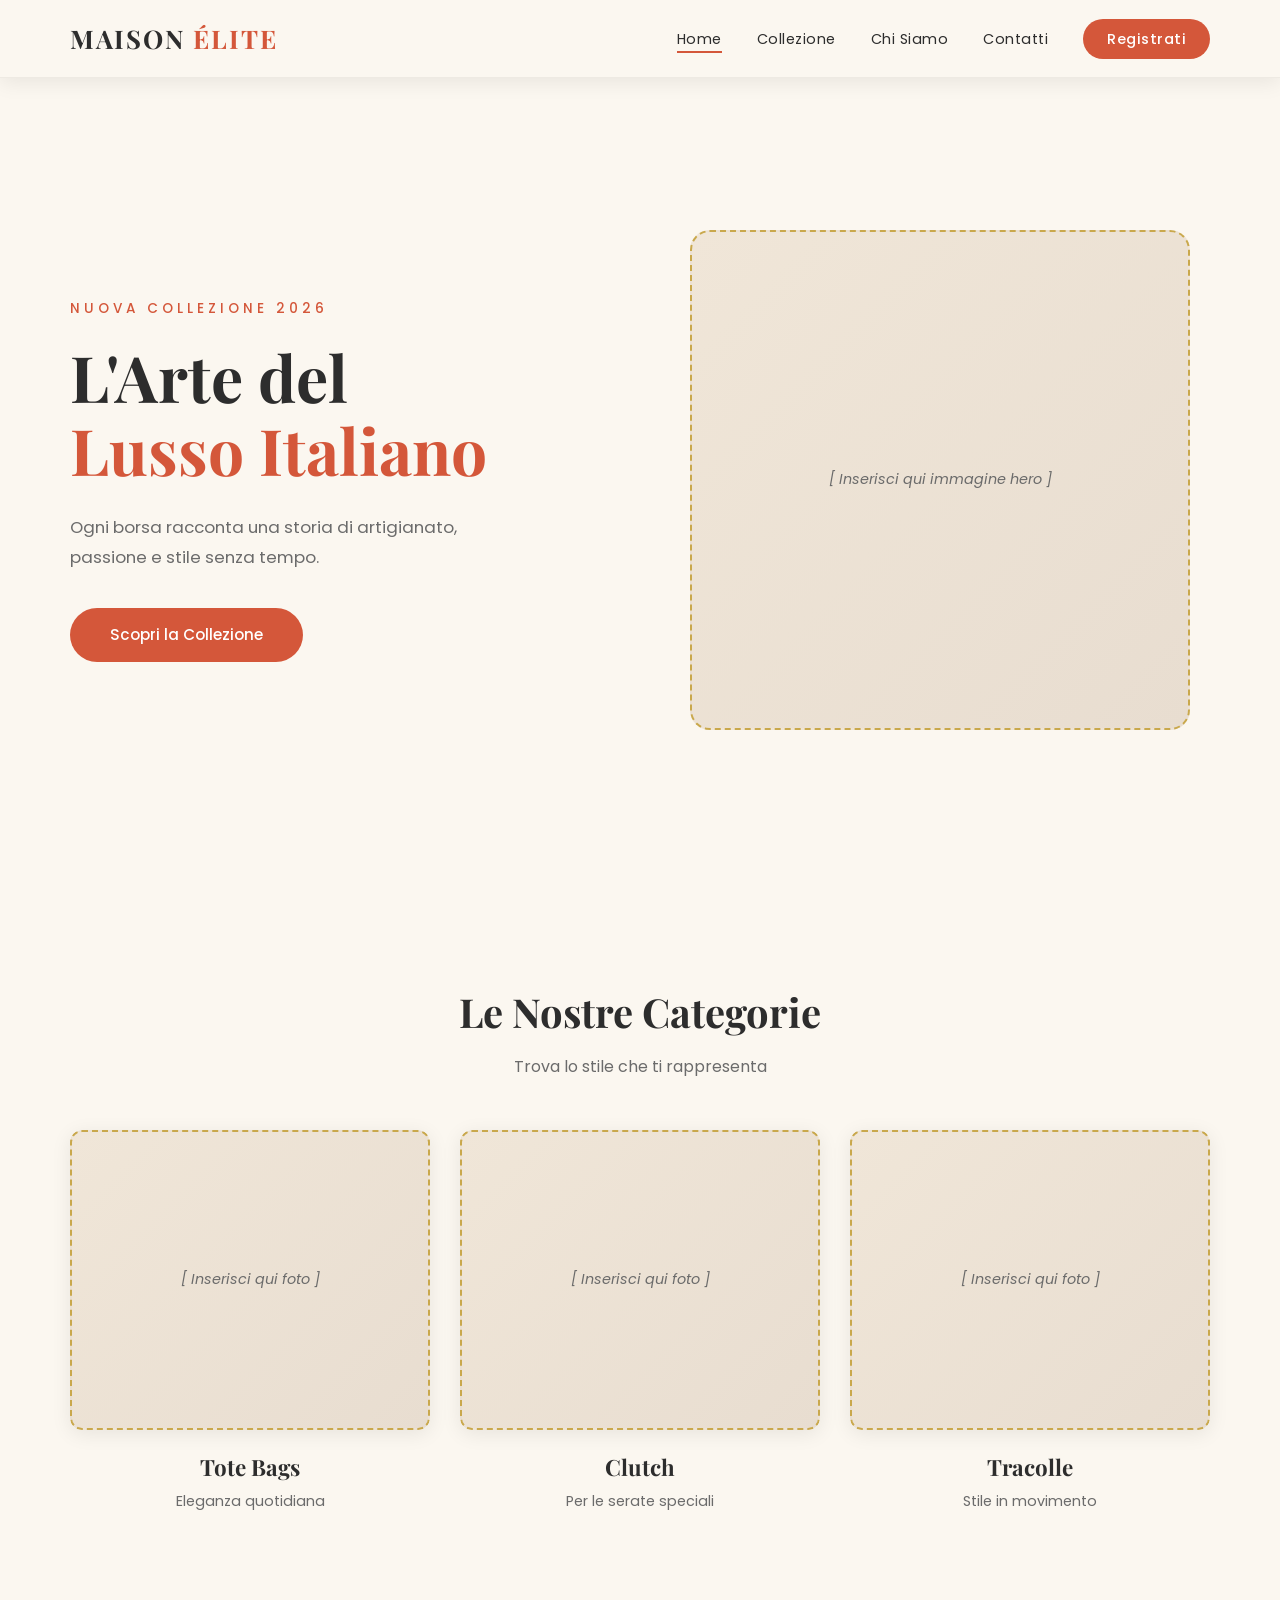
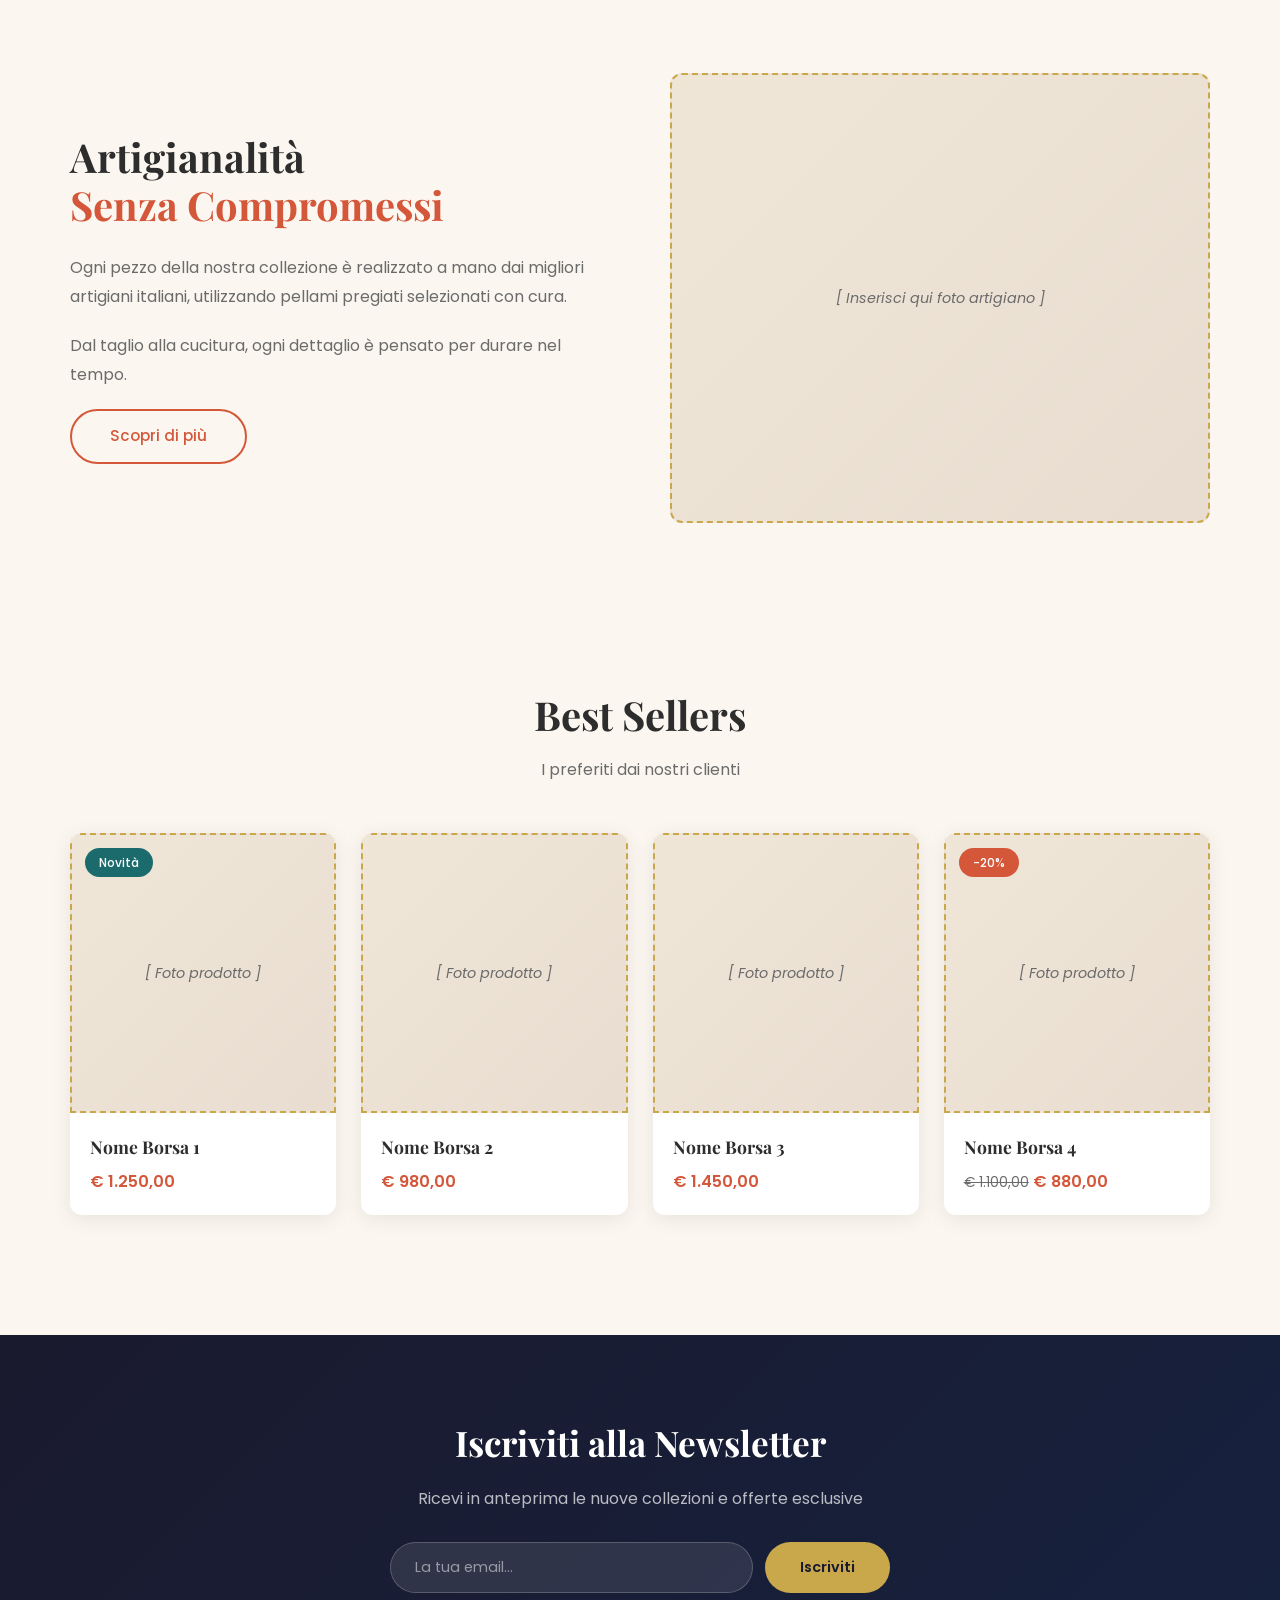
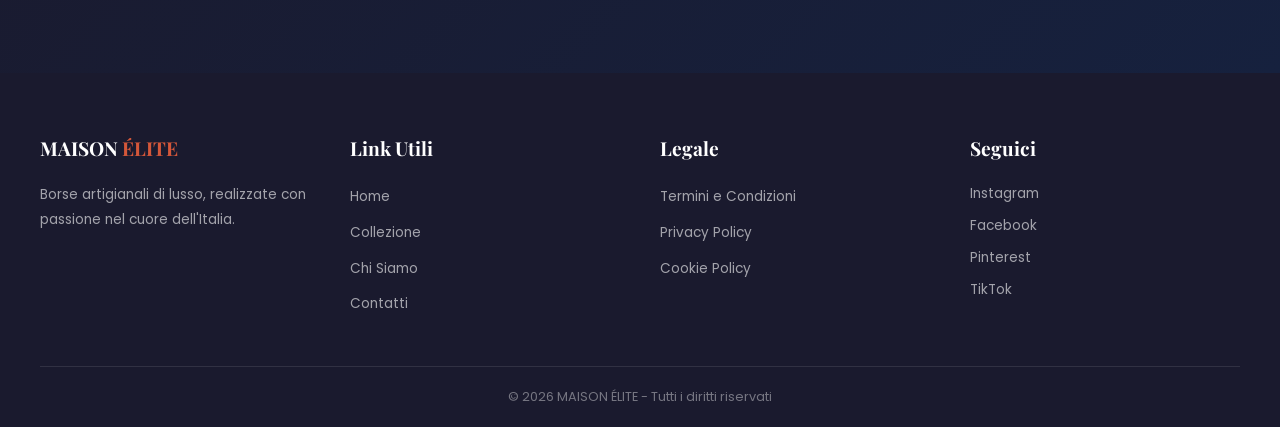
==== index.html @ 1c488e94 "Ripartiamo da zero" ====
<!DOCTYPE html>
<html lang="it">
<head>
    <meta charset="UTF-8">
    <meta name="viewport" content="width=device-width, initial-scale=1.0">
    <title>MAISON ÉLITE - Borse di Lusso</title>
    <meta name="description" content="MAISON ÉLITE - Borse artigianali di lusso made in Italy.">
    <link rel="stylesheet" href="css/base.css">
    <link rel="stylesheet" href="css/navbar.css">
    <link rel="stylesheet" href="css/sections.css">
    <link rel="stylesheet" href="css/footer.css">
    <link rel="stylesheet" href="css/animations.css">
    <link rel="stylesheet" href="css/responsive.css">
    <link href="https://fonts.googleapis.com/css2?family=Playfair+Display:wght@400;600;700&family=Poppins:wght@300;400;500;600&display=swap" rel="stylesheet">
</head>
<body>

    <!-- Navbar -->
    <nav class="navbar">
        <div class="nav-container">
            <a href="index.html" class="logo">MAISON <span>ÉLITE</span></a>
            <input type="checkbox" id="menu-toggle" class="menu-toggle">
            <label for="menu-toggle" class="hamburger">
                <span></span>
                <span></span>
                <span></span>
            </label>
            <ul class="nav-links">
                <li><a href="index.html" class="active">Home</a></li>
                <li><a href="pages/collezione.html">Collezione</a></li>
                <li><a href="pages/chi-siamo.html">Chi Siamo</a></li>
                <li><a href="pages/contatti.html">Contatti</a></li>
                <li><a href="pages/registrazione.html" class="btn-register">Registrati</a></li>
            </ul>
        </div>
    </nav>

    <!-- Hero Section -->
    <section class="hero">
        <div class="hero-content">
            <p class="hero-subtitle">Nuova Collezione 2026</p>
            <h1 class="hero-title">L'Arte del <br><span>Lusso Italiano</span></h1>
            <p class="hero-desc">Ogni borsa racconta una storia di artigianato, passione e stile senza tempo.</p>
            <a href="pages/collezione.html" class="btn-primary">Scopri la Collezione</a>
        </div>
        <div class="hero-image">
            <div class="hero-placeholder">
                <p>[ Inserisci qui immagine hero ]</p>
            </div>
        </div>
    </section>

    <!-- Categorie -->
    <section class="categories">
        <h2 class="section-title">Le Nostre Categorie</h2>
        <p class="section-subtitle">Trova lo stile che ti rappresenta</p>
        <div class="categories-grid">
            <div class="category-card fade-in delay-1">
                <div class="category-img">
                    <div class="img-placeholder"><p>[ Inserisci qui foto ]</p></div>
                </div>
                <h3>Tote Bags</h3>
                <p>Eleganza quotidiana</p>
            </div>
            <div class="category-card fade-in delay-2">
                <div class="category-img">
                    <div class="img-placeholder"><p>[ Inserisci qui foto ]</p></div>
                </div>
                <h3>Clutch</h3>
                <p>Per le serate speciali</p>
            </div>
            <div class="category-card fade-in delay-3">
                <div class="category-img">
                    <div class="img-placeholder"><p>[ Inserisci qui foto ]</p></div>
                </div>
                <h3>Tracolle</h3>
                <p>Stile in movimento</p>
            </div>
        </div>
    </section>

    <!-- In Evidenza -->
    <section class="featured">
        <div class="featured-text fade-in">
            <h2>Artigianalità <br><span>Senza Compromessi</span></h2>
            <p>Ogni pezzo della nostra collezione è realizzato a mano dai migliori artigiani italiani, utilizzando pellami pregiati selezionati con cura.</p>
            <p>Dal taglio alla cucitura, ogni dettaglio è pensato per durare nel tempo.</p>
            <a href="pages/chi-siamo.html" class="btn-secondary">Scopri di più</a>
        </div>
        <div class="featured-image">
            <div class="img-placeholder large"><p>[ Inserisci qui foto artigiano ]</p></div>
        </div>
    </section>

    <!-- Best Sellers -->
    <section class="bestsellers">
        <h2 class="section-title">Best Sellers</h2>
        <p class="section-subtitle">I preferiti dai nostri clienti</p>
        <div class="products-grid">
            <div class="product-card fade-in delay-1">
                <div class="product-img">
                    <div class="img-placeholder"><p>[ Foto prodotto ]</p></div>
                    <span class="product-badge">Novità</span>
                </div>
                <div class="product-info">
                    <h3>Nome Borsa 1</h3>
                    <p class="product-price">€ 1.250,00</p>
                </div>
            </div>
            <div class="product-card fade-in delay-2">
                <div class="product-img">
                    <div class="img-placeholder"><p>[ Foto prodotto ]</p></div>
                </div>
                <div class="product-info">
                    <h3>Nome Borsa 2</h3>
                    <p class="product-price">€ 980,00</p>
                </div>
            </div>
            <div class="product-card fade-in delay-3">
                <div class="product-img">
                    <div class="img-placeholder"><p>[ Foto prodotto ]</p></div>
                </div>
                <div class="product-info">
                    <h3>Nome Borsa 3</h3>
                    <p class="product-price">€ 1.450,00</p>
                </div>
            </div>
            <div class="product-card fade-in delay-4">
                <div class="product-img">
                    <div class="img-placeholder"><p>[ Foto prodotto ]</p></div>
                    <span class="product-badge sale">-20%</span>
                </div>
                <div class="product-info">
                    <h3>Nome Borsa 4</h3>
                    <p class="product-price"><s>€ 1.100,00</s> € 880,00</p>
                </div>
            </div>
        </div>
    </section>

    <!-- Newsletter -->
    <section class="banner">
        <div class="banner-content">
            <h2>Iscriviti alla Newsletter</h2>
            <p>Ricevi in anteprima le nuove collezioni e offerte esclusive</p>
            <form class="newsletter-form">
                <input type="email" placeholder="La tua email..." required>
                <button type="submit">Iscriviti</button>
            </form>
        </div>
    </section>

    <!-- Footer -->
    <footer class="footer">
        <div class="footer-container">
            <div class="footer-col">
                <h4>MAISON <span>ÉLITE</span></h4>
                <p>Borse artigianali di lusso, realizzate con passione nel cuore dell'Italia.</p>
            </div>
            <div class="footer-col">
                <h4>Link Utili</h4>
                <ul>
                    <li><a href="index.html">Home</a></li>
                    <li><a href="pages/collezione.html">Collezione</a></li>
                    <li><a href="pages/chi-siamo.html">Chi Siamo</a></li>
                    <li><a href="pages/contatti.html">Contatti</a></li>
                </ul>
            </div>
            <div class="footer-col">
                <h4>Legale</h4>
                <ul>
                    <li><a href="#">Termini e Condizioni</a></li>
                    <li><a href="#">Privacy Policy</a></li>
                    <li><a href="#">Cookie Policy</a></li>
                </ul>
            </div>
            <div class="footer-col">
                <h4>Seguici</h4>
                <div class="social-links">
                    <a href="#" class="social-icon">Instagram</a>
                    <a href="#" class="social-icon">Facebook</a>
                    <a href="#" class="social-icon">Pinterest</a>
                    <a href="#" class="social-icon">TikTok</a>
                </div>
            </div>
        </div>
        <div class="footer-bottom">
            <p>&copy; 2026 MAISON ÉLITE - Tutti i diritti riservati</p>
        </div>
    </footer>

</body>
</html>
---- css/base.css ----
/* ===== RESET E VARIABILI ===== */
* {
    margin: 0;
    padding: 0;
    box-sizing: border-box;
}

:root {
    --primary: #D4573A;
    --primary-light: #F28A6E;
    --secondary: #1B6B6D;
    --accent: #C9A84C;
    --accent-light: #E6C96E;
    --bg: #FBF7F0;
    --bg-dark: #1A1A2E;
    --text: #2D2D2D;
    --text-light: #6B6B6B;
    --white: #FFFFFF;
    --shadow: 0 4px 20px rgba(0, 0, 0, 0.08);
    --shadow-hover: 0 8px 30px rgba(0, 0, 0, 0.15);
    --radius: 12px;
    --transition: all 0.3s ease;
}

html {
    scroll-behavior: smooth;
}

body {
    font-family: 'Poppins', sans-serif;
    background-color: var(--bg);
    color: var(--text);
    line-height: 1.6;
    overflow-x: hidden;
}

a {
    text-decoration: none;
    color: inherit;
}

ul {
    list-style: none;
}

img {
    max-width: 100%;
    display: block;
}

/* ===== BOTTONI ===== */
.btn-primary {
    display: inline-block;
    background: var(--primary);
    color: var(--white);
    padding: 15px 40px;
    border-radius: 30px;
    font-size: 0.95rem;
    font-weight: 500;
    transition: var(--transition);
}

.btn-primary:hover {
    background: var(--primary-light);
    transform: translateY(-3px);
    box-shadow: 0 10px 25px rgba(212, 87, 58, 0.3);
}

.btn-secondary {
    display: inline-block;
    border: 2px solid var(--primary);
    color: var(--primary);
    padding: 13px 38px;
    border-radius: 30px;
    font-size: 0.95rem;
    font-weight: 500;
    transition: var(--transition);
}

.btn-secondary:hover {
    background: var(--primary);
    color: var(--white);
    transform: translateY(-3px);
}

/* ===== TITOLI SEZIONE ===== */
.section-title {
    font-family: 'Playfair Display', serif;
    font-size: 2.5rem;
    text-align: center;
    margin-bottom: 10px;
}

.section-subtitle {
    text-align: center;
    color: var(--text-light);
    font-size: 1rem;
    margin-bottom: 50px;
}

/* ===== PLACEHOLDER IMMAGINI ===== */
.hero-placeholder,
.img-placeholder {
    background: linear-gradient(135deg, #f0e6d8, #e8ddd0);
    border: 2px dashed var(--accent);
    border-radius: var(--radius);
    display: flex;
    align-items: center;
    justify-content: center;
    color: var(--text-light);
    font-style: italic;
    font-size: 0.9rem;
}

.hero-placeholder {
    width: 100%;
    max-width: 500px;
    height: 500px;
    border-radius: 20px;
}

.img-placeholder {
    width: 100%;
    height: 300px;
}

.img-placeholder.large {
    height: 450px;
}

/* ===== FORM ===== */
.form-group {
    margin-bottom: 20px;
}

.form-group label {
    display: block;
    font-size: 0.85rem;
    font-weight: 500;
    margin-bottom: 8px;
}

.form-group input,
.form-group textarea,
.form-group select {
    width: 100%;
    padding: 12px 18px;
    border: 1px solid #e0d8ce;
    border-radius: 8px;
    font-family: 'Poppins', sans-serif;
    font-size: 0.9rem;
    outline: none;
    transition: var(--transition);
    background: var(--bg);
}

.form-group input:focus,
.form-group textarea:focus,
.form-group select:focus {
    border-color: var(--primary);
    box-shadow: 0 0 0 3px rgba(212, 87, 58, 0.1);
}

.form-group textarea {
    height: 120px;
    resize: vertical;
}

.form-submit {
    width: 100%;
    padding: 14px;
    background: var(--primary);
    color: var(--white);
    border: none;
    border-radius: 30px;
    font-family: 'Poppins', sans-serif;
    font-size: 0.95rem;
    font-weight: 500;
    cursor: pointer;
    transition: var(--transition);
}

.form-submit:hover {
    background: var(--primary-light);
    transform: translateY(-2px);
}
---- css/navbar.css ----
/* ===== NAVBAR ===== */
.navbar {
    position: fixed;
    top: 0;
    left: 0;
    width: 100%;
    z-index: 1000;
    background: rgba(251, 247, 240, 0.95);
    backdrop-filter: blur(10px);
    border-bottom: 1px solid rgba(0, 0, 0, 0.05);
    box-shadow: var(--shadow);
}

.nav-container {
    max-width: 1200px;
    margin: 0 auto;
    padding: 18px 30px;
    display: flex;
    justify-content: space-between;
    align-items: center;
}

.logo {
    font-family: 'Playfair Display', serif;
    font-size: 1.6rem;
    font-weight: 700;
    letter-spacing: 2px;
}

.logo span {
    color: var(--primary);
}

.nav-links {
    display: flex;
    align-items: center;
    gap: 35px;
}

.nav-links a {
    font-size: 0.9rem;
    font-weight: 400;
    position: relative;
    transition: var(--transition);
    letter-spacing: 0.5px;
}

.nav-links a:hover {
    color: var(--primary);
}

.nav-links a::after {
    content: '';
    position: absolute;
    bottom: -4px;
    left: 0;
    width: 0;
    height: 2px;
    background: var(--primary);
    transition: var(--transition);
}

.nav-links a:hover::after,
.nav-links a.active::after {
    width: 100%;
}

/* Bottone Registrati */
.btn-register {
    background: var(--primary) !important;
    color: var(--white) !important;
    padding: 10px 24px !important;
    border-radius: 25px;
    font-weight: 500 !important;
    transition: var(--transition);
}

.btn-register:hover {
    background: var(--primary-light) !important;
    transform: translateY(-2px);
}

.btn-register::after {
    display: none !important;
}

/* ===== HAMBURGER (solo CSS, senza JavaScript) ===== */
/* Usiamo un checkbox nascosto: quando è "checked",
   il menu si apre. Nessun JavaScript necessario! */

.menu-toggle {
    display: none; /* checkbox nascosto */
}

.hamburger {
    display: none; /* visibile solo su mobile */
    flex-direction: column;
    gap: 5px;
    cursor: pointer;
    z-index: 1001;
}

.hamburger span {
    width: 28px;
    height: 2px;
    background: var(--text);
    transition: var(--transition);
}

/* Quando il checkbox è selezionato, le linee si trasformano in X */
.menu-toggle:checked ~ .hamburger span:nth-child(1) {
    transform: rotate(45deg) translate(5px, 5px);
}

.menu-toggle:checked ~ .hamburger span:nth-child(2) {
    opacity: 0;
}

.menu-toggle:checked ~ .hamburger span:nth-child(3) {
    transform: rotate(-45deg) translate(5px, -5px);
}

/* Quando il checkbox è selezionato, il menu si apre */
.menu-toggle:checked ~ .nav-links {
    right: 0;
}
---- css/sections.css ----
/* ===== HERO ===== */
.hero {
    min-height: 100vh;
    display: flex;
    align-items: center;
    justify-content: space-between;
    max-width: 1200px;
    margin: 0 auto;
    padding: 120px 30px 60px;
    gap: 60px;
}

.hero-content {
    flex: 1;
}

.hero-subtitle {
    font-size: 0.85rem;
    text-transform: uppercase;
    letter-spacing: 4px;
    color: var(--primary);
    margin-bottom: 20px;
    font-weight: 500;
}

.hero-title {
    font-family: 'Playfair Display', serif;
    font-size: 4rem;
    font-weight: 700;
    line-height: 1.15;
    margin-bottom: 25px;
}

.hero-title span {
    color: var(--primary);
}

.hero-desc {
    font-size: 1.05rem;
    color: var(--text-light);
    margin-bottom: 35px;
    max-width: 450px;
    line-height: 1.8;
}

.hero-image {
    flex: 1;
    display: flex;
    justify-content: center;
}

/* ===== CATEGORIE ===== */
.categories {
    padding: 80px 30px;
    max-width: 1200px;
    margin: 0 auto;
}

.categories-grid {
    display: flex;
    gap: 30px;
    justify-content: center;
    flex-wrap: wrap;
}

.category-card {
    flex: 1;
    min-width: 280px;
    max-width: 380px;
    text-align: center;
    cursor: pointer;
    transition: var(--transition);
}

.category-card:hover {
    transform: translateY(-8px);
}

.category-img {
    border-radius: var(--radius);
    overflow: hidden;
    margin-bottom: 20px;
    box-shadow: var(--shadow);
    transition: var(--transition);
}

.category-card:hover .category-img {
    box-shadow: var(--shadow-hover);
}

.category-card h3 {
    font-family: 'Playfair Display', serif;
    font-size: 1.4rem;
    margin-bottom: 5px;
}

.category-card p {
    color: var(--text-light);
    font-size: 0.9rem;
}

/* ===== FEATURED ===== */
.featured {
    padding: 80px 30px;
    max-width: 1200px;
    margin: 0 auto;
    display: flex;
    align-items: center;
    gap: 60px;
}

.featured-text {
    flex: 1;
}

.featured-text h2 {
    font-family: 'Playfair Display', serif;
    font-size: 2.5rem;
    margin-bottom: 25px;
    line-height: 1.2;
}

.featured-text h2 span {
    color: var(--primary);
}

.featured-text p {
    color: var(--text-light);
    margin-bottom: 20px;
    line-height: 1.8;
}

.featured-image {
    flex: 1;
}

/* ===== BEST SELLERS ===== */
.bestsellers {
    padding: 80px 30px;
    max-width: 1200px;
    margin: 0 auto;
}

.products-grid {
    display: flex;
    gap: 25px;
    flex-wrap: wrap;
    justify-content: center;
}

.product-card {
    flex: 1;
    min-width: 250px;
    max-width: 280px;
    background: var(--white);
    border-radius: var(--radius);
    overflow: hidden;
    box-shadow: var(--shadow);
    transition: var(--transition);
    cursor: pointer;
}

.product-card:hover {
    transform: translateY(-6px);
    box-shadow: var(--shadow-hover);
}

.product-img {
    position: relative;
    overflow: hidden;
}

.product-img .img-placeholder {
    height: 280px;
    border-radius: 0;
}

.product-badge {
    position: absolute;
    top: 15px;
    left: 15px;
    background: var(--secondary);
    color: var(--white);
    padding: 5px 14px;
    border-radius: 20px;
    font-size: 0.75rem;
    font-weight: 500;
}

.product-badge.sale {
    background: var(--primary);
}

.product-info {
    padding: 20px;
}

.product-info h3 {
    font-family: 'Playfair Display', serif;
    font-size: 1.1rem;
    margin-bottom: 8px;
}

.product-price {
    color: var(--primary);
    font-weight: 600;
}

.product-price s {
    color: var(--text-light);
    font-weight: 400;
    font-size: 0.85rem;
}

/* ===== BANNER NEWSLETTER ===== */
.banner {
    background: linear-gradient(135deg, var(--bg-dark), #16213E);
    padding: 80px 30px;
    text-align: center;
    margin-top: 40px;
}

.banner-content h2 {
    font-family: 'Playfair Display', serif;
    font-size: 2.2rem;
    color: var(--white);
    margin-bottom: 15px;
}

.banner-content p {
    color: rgba(255, 255, 255, 0.7);
    margin-bottom: 30px;
}

.newsletter-form {
    display: flex;
    justify-content: center;
    gap: 12px;
    max-width: 500px;
    margin: 0 auto;
    flex-wrap: wrap;
}

.newsletter-form input {
    flex: 1;
    min-width: 250px;
    padding: 14px 24px;
    border: 1px solid rgba(255, 255, 255, 0.2);
    border-radius: 30px;
    font-family: 'Poppins', sans-serif;
    font-size: 0.9rem;
    outline: none;
    background: rgba(255, 255, 255, 0.1);
    color: var(--white);
}

.newsletter-form input::placeholder {
    color: rgba(255, 255, 255, 0.5);
}

.newsletter-form input:focus {
    border-color: var(--accent);
}

.newsletter-form button {
    padding: 14px 35px;
    background: var(--accent);
    color: var(--bg-dark);
    border: none;
    border-radius: 30px;
    font-family: 'Poppins', sans-serif;
    font-size: 0.9rem;
    font-weight: 600;
    cursor: pointer;
    transition: var(--transition);
}

.newsletter-form button:hover {
    background: var(--accent-light);
    transform: translateY(-2px);
}
---- css/footer.css ----
/* ===== FOOTER ===== */
.footer {
    background: var(--bg-dark);
    color: rgba(255, 255, 255, 0.8);
    padding: 60px 30px 20px;
}

.footer-container {
    max-width: 1200px;
    margin: 0 auto;
    display: flex;
    gap: 40px;
    flex-wrap: wrap;
    justify-content: space-between;
}

.footer-col {
    flex: 1;
    min-width: 200px;
}

.footer-col h4 {
    font-family: 'Playfair Display', serif;
    font-size: 1.2rem;
    color: var(--white);
    margin-bottom: 20px;
}

.footer-col h4 span {
    color: var(--primary);
}

.footer-col p {
    font-size: 0.85rem;
    line-height: 1.8;
    color: rgba(255, 255, 255, 0.6);
}

.footer-col ul li {
    margin-bottom: 10px;
}

.footer-col ul li a {
    font-size: 0.85rem;
    color: rgba(255, 255, 255, 0.6);
    transition: var(--transition);
}

.footer-col ul li a:hover {
    color: var(--accent);
    padding-left: 5px;
}

.social-links {
    display: flex;
    flex-direction: column;
    gap: 10px;
}

.social-icon {
    font-size: 0.85rem;
    color: rgba(255, 255, 255, 0.6);
    transition: var(--transition);
}

.social-icon:hover {
    color: var(--accent);
    padding-left: 5px;
}

.footer-bottom {
    max-width: 1200px;
    margin: 40px auto 0;
    padding-top: 20px;
    border-top: 1px solid rgba(255, 255, 255, 0.1);
    text-align: center;
}

.footer-bottom p {
    font-size: 0.8rem;
    color: rgba(255, 255, 255, 0.4);
}
---- css/animations.css ----
/* ===== ANIMAZIONI CSS (senza JavaScript) ===== */

/* Animazione di apparizione dal basso */
@keyframes fadeInUp {
    from {
        opacity: 0;
        transform: translateY(30px);
    }
    to {
        opacity: 1;
        transform: translateY(0);
    }
}

/* Animazione di apparizione semplice */
@keyframes fadeIn {
    from { opacity: 0; }
    to { opacity: 1; }
}

/* Classe per far apparire gli elementi con ritardo */
.fade-in {
    animation: fadeInUp 0.8s ease forwards;
}

/* Ritardi diversi per creare un effetto "a cascata" */
.fade-in.delay-1 { animation-delay: 0.1s; opacity: 0; }
.fade-in.delay-2 { animation-delay: 0.2s; opacity: 0; }
.fade-in.delay-3 { animation-delay: 0.3s; opacity: 0; }
.fade-in.delay-4 { animation-delay: 0.4s; opacity: 0; }

/* Animazione per la hero section */
.hero-content {
    animation: fadeInUp 1s ease forwards;
}

.hero-image {
    animation: fadeIn 1.2s ease 0.3s forwards;
    opacity: 0;
}

/* Animazione per le card quando passi sopra col mouse */
.category-card,
.product-card,
.value-card {
    transition: transform 0.3s ease, box-shadow 0.3s ease;
}
---- css/responsive.css ----
/* ===== TABLET (max 1024px) ===== */
@media (max-width: 1024px) {
    .hero { gap: 40px; padding: 120px 25px 50px; }
    .hero-title { font-size: 3rem; }
    .featured { gap: 40px; }
    .section-title { font-size: 2.2rem; }
}

/* ===== MOBILE (max 768px) ===== */
@media (max-width: 768px) {
    /* Hamburger visibile */
    .hamburger { display: flex; }

    /* Menu laterale */
    .nav-links {
        position: fixed;
        top: 0;
        right: -100%;
        width: 75%;
        height: 100vh;
        background: var(--bg);
        flex-direction: column;
        justify-content: center;
        gap: 30px;
        transition: var(--transition);
        box-shadow: -5px 0 20px rgba(0, 0, 0, 0.1);
    }

    .nav-links a { font-size: 1.1rem; }

    /* Hero */
    .hero {
        flex-direction: column;
        text-align: center;
        padding-top: 120px;
        gap: 30px;
        min-height: auto;
    }
    .hero-title { font-size: 2.5rem; }
    .hero-desc { margin: 0 auto 30px; }
    .hero-placeholder { height: 300px; max-width: 350px; }

    /* Sezioni */
    .featured { flex-direction: column; text-align: center; padding: 50px 20px; }
    .about-block { flex-direction: column !important; gap: 25px; }
    .contact-wrapper { flex-direction: column; }
    .section-title { font-size: 2rem; }
    .page-header h1 { font-size: 2.2rem; }
    .page-header { padding: 130px 20px 40px; }
    .categories-grid { flex-direction: column; align-items: center; }
    .category-card { max-width: 100%; }
    .banner { padding: 50px 20px; }
    .banner-content h2 { font-size: 1.6rem; }
    .register-card { padding: 35px 25px; }
    .contact-form { padding: 25px 20px; }
    .product-card { min-width: 45%; max-width: 48%; }

    /* Footer centrato */
    .footer-container { flex-direction: column; text-align: center; }
    .social-links { justify-content: center; flex-direction: row; flex-wrap: wrap; }
}

/* ===== CELLULARE PICCOLO (max 480px) ===== */
@media (max-width: 480px) {
    .hero-title { font-size: 1.9rem; }
    .hero-subtitle { font-size: 0.75rem; letter-spacing: 2px; }
    .hero { padding: 110px 15px 40px; }
    .nav-container { padding: 15px; }
    .nav-links { width: 85%; }
    .section-title { font-size: 1.6rem; }
    .page-header h1 { font-size: 1.8rem; }
    .product-card { min-width: 100%; max-width: 100%; }
    .btn-primary { padding: 12px 30px; font-size: 0.85rem; }
    .categories { padding: 50px 15px; }
    .bestsellers { padding: 50px 15px; }
    .banner-content h2 { font-size: 1.4rem; }
    .newsletter-form input { min-width: 200px; }
    .footer { padding: 40px 15px 15px; }
    .register-card { padding: 25px 18px; }
    .register-card h1 { font-size: 1.6rem; }
    .filter-btn { padding: 8px 18px; font-size: 0.8rem; }
    .value-card { min-width: 100%; padding: 30px 20px; }
    .featured-text h2 { font-size: 1.8rem; }
    .about-block-text h2 { font-size: 1.6rem; }
}
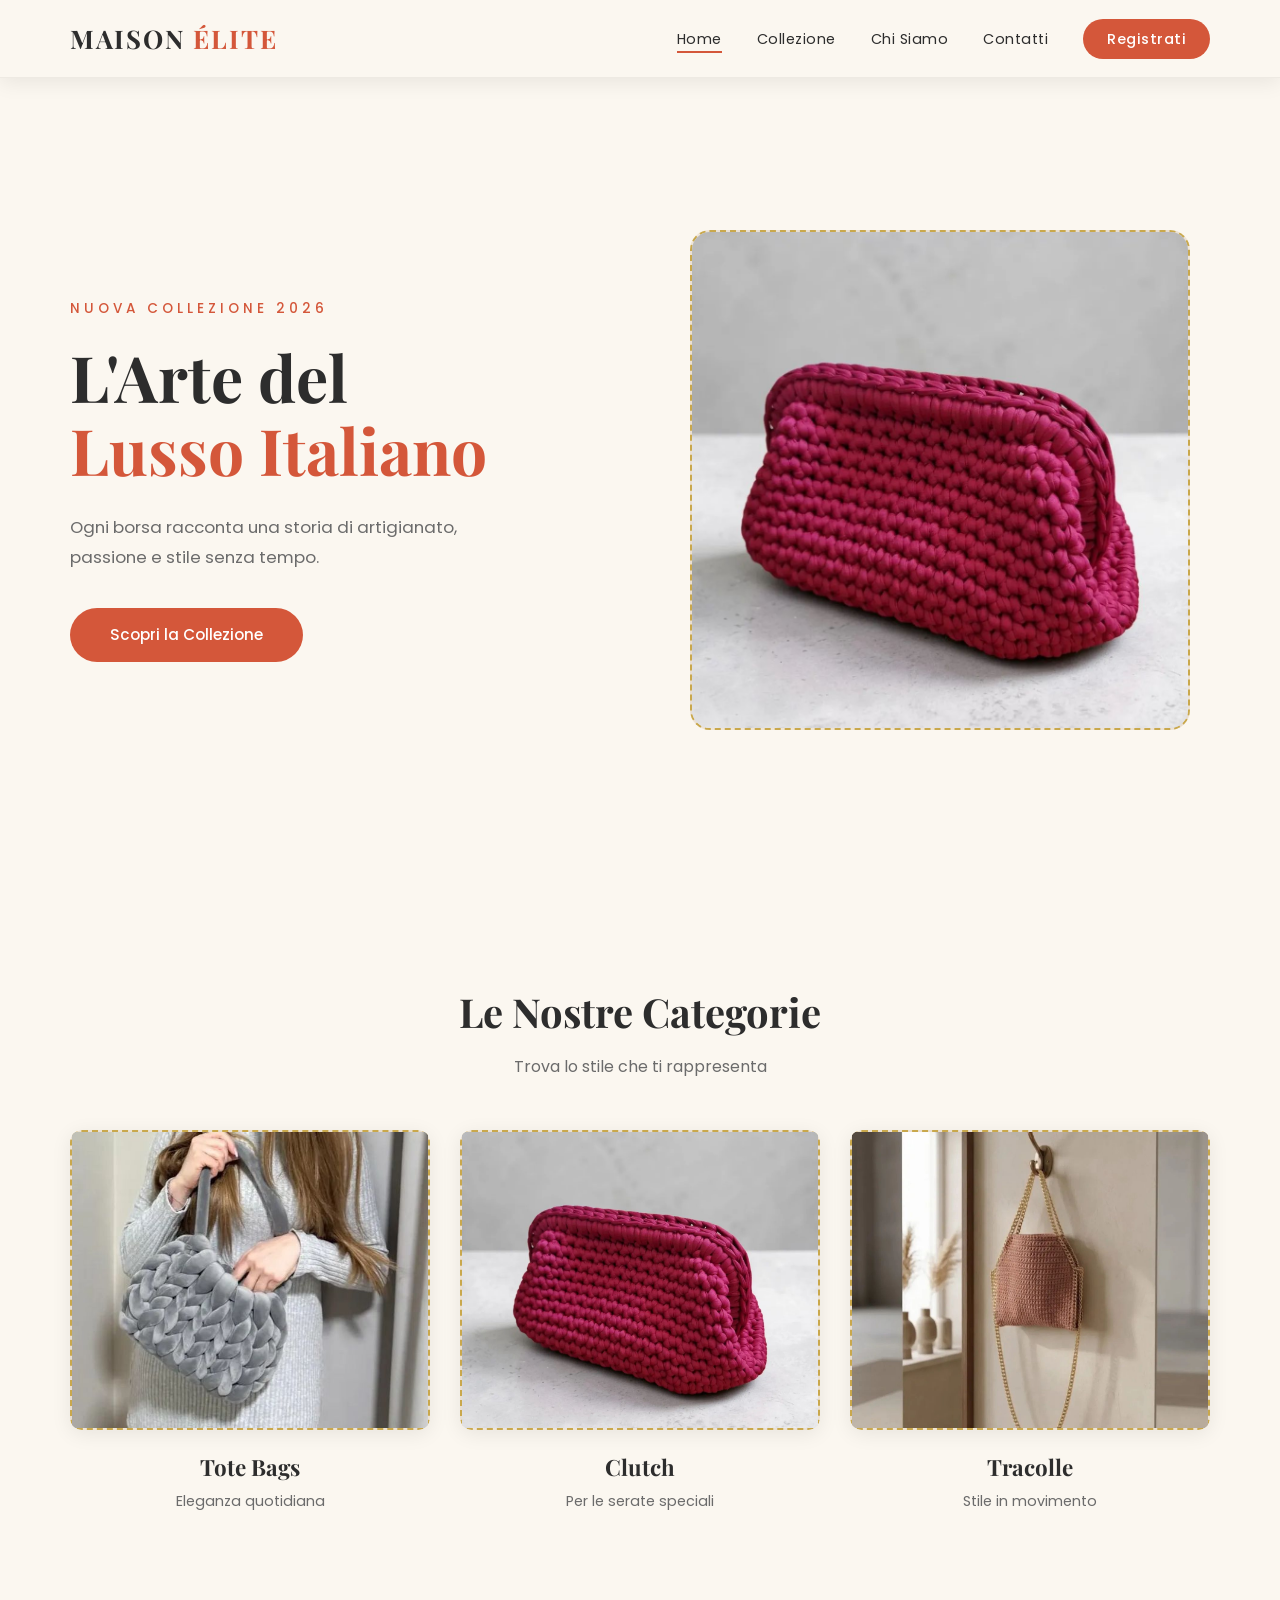
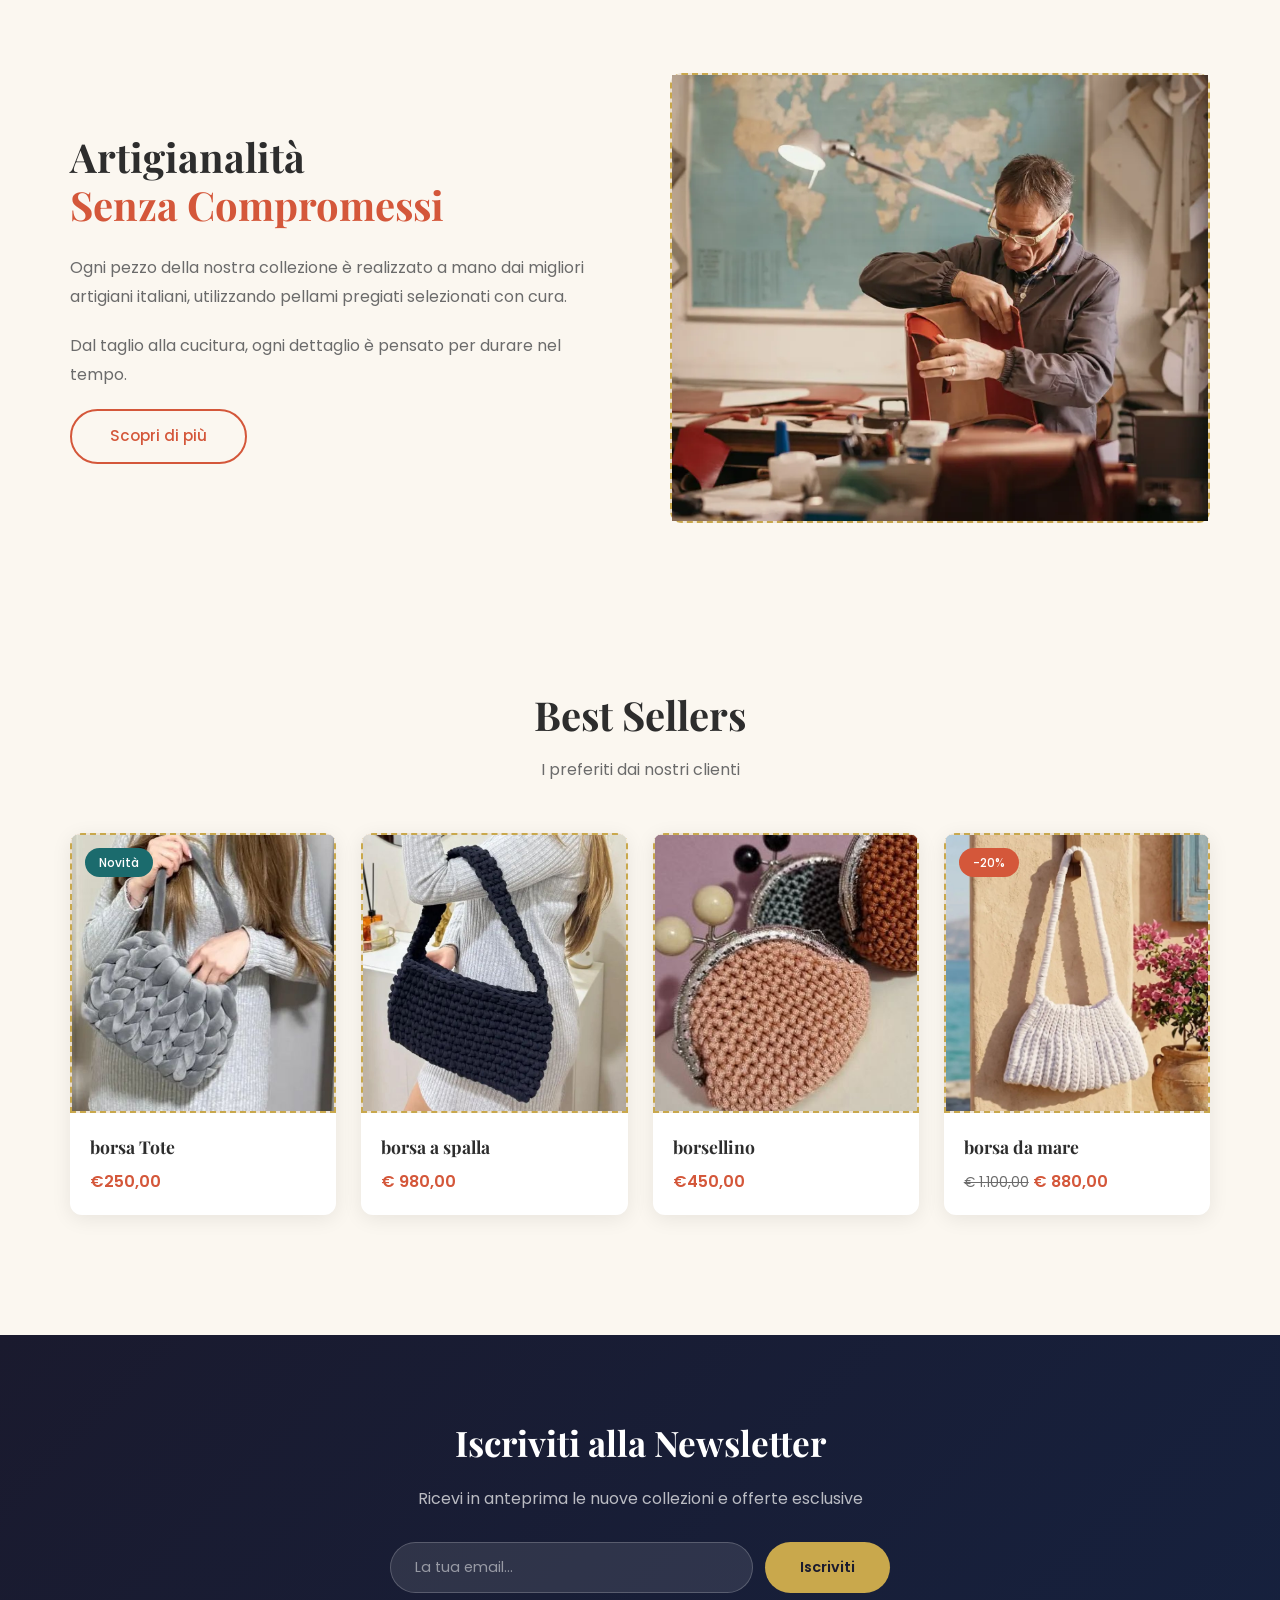
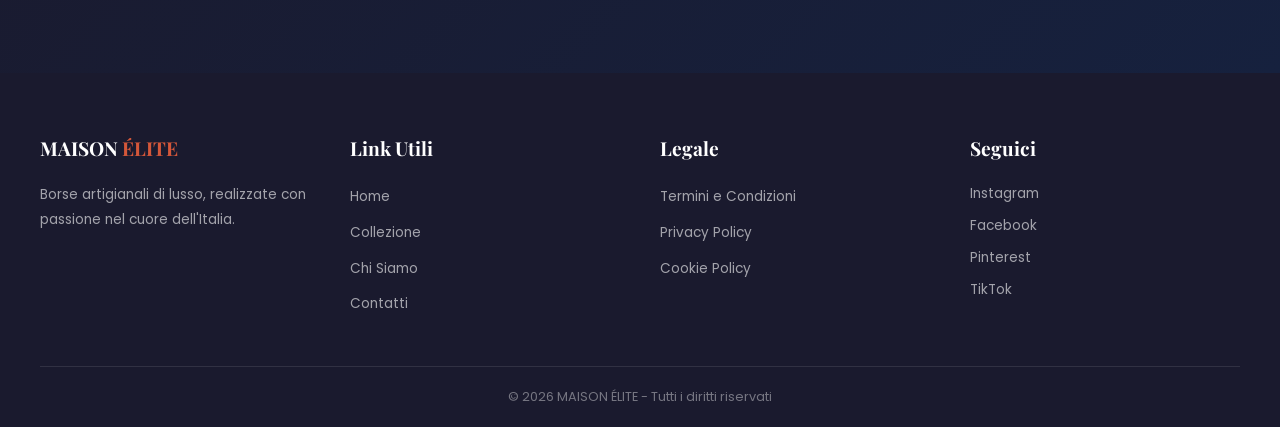
==== commit 972eedb1: "modifiche varie" ====
--- a/index.html
+++ b/index.html
@@ -45,7 +45,8 @@
         </div>
         <div class="hero-image">
             <div class="hero-placeholder">
-                <p>[ Inserisci qui immagine hero ]</p>
+                <p>
+                <img src="img/WhatsApp Image 2026-05-20 at 10.29.09.jpeg" alt="Hero Image"></p>
             </div>
         </div>
     </section>
@@ -57,21 +58,21 @@
         <div class="categories-grid">
             <div class="category-card fade-in delay-1">
                 <div class="category-img">
-                    <div class="img-placeholder"><p>[ Inserisci qui foto ]</p></div>
+                    <div class="img-placeholder"><p><img src="img/WhatsApp Image 2026-05-20 at 10.31.24.jpeg" alt=""></p></div>
                 </div>
                 <h3>Tote Bags</h3>
                 <p>Eleganza quotidiana</p>
             </div>
             <div class="category-card fade-in delay-2">
                 <div class="category-img">
-                    <div class="img-placeholder"><p>[ Inserisci qui foto ]</p></div>
+                    <div class="img-placeholder"><p><img src="img/WhatsApp Image 2026-05-20 at 10.29.09.jpeg" alt=""></p></div>
                 </div>
                 <h3>Clutch</h3>
                 <p>Per le serate speciali</p>
             </div>
             <div class="category-card fade-in delay-3">
                 <div class="category-img">
-                    <div class="img-placeholder"><p>[ Inserisci qui foto ]</p></div>
+                    <div class="img-placeholder"><p><img src="img/WhatsApp Image 2026-05-20 at 10.29.12.jpeg" alt=""></p></div>
                 </div>
                 <h3>Tracolle</h3>
                 <p>Stile in movimento</p>
@@ -88,7 +89,7 @@
             <a href="pages/chi-siamo.html" class="btn-secondary">Scopri di più</a>
         </div>
         <div class="featured-image">
-            <div class="img-placeholder large"><p>[ Inserisci qui foto artigiano ]</p></div>
+            <div class="img-placeholder large"><p><img src="img/Mauro-poiatti-artigianato-pelletteria-borse-in-pelle.webp" alt=""></p></div>
         </div>
     </section>
 
@@ -99,39 +100,39 @@
         <div class="products-grid">
             <div class="product-card fade-in delay-1">
                 <div class="product-img">
-                    <div class="img-placeholder"><p>[ Foto prodotto ]</p></div>
+                    <div class="img-placeholder"><p><img src="img/WhatsApp Image 2026-05-20 at 10.31.24.jpeg" alt=""></p></div>
                     <span class="product-badge">Novità</span>
                 </div>
                 <div class="product-info">
-                    <h3>Nome Borsa 1</h3>
-                    <p class="product-price">€ 1.250,00</p>
+                    <h3>borsa Tote</h3>
+                    <p class="product-price">€250,00</p>
                 </div>
             </div>
             <div class="product-card fade-in delay-2">
                 <div class="product-img">
-                    <div class="img-placeholder"><p>[ Foto prodotto ]</p></div>
+                    <div class="img-placeholder"><p><img src="img/WhatsApp Image 2026-05-20 at 10.38.10.jpeg" alt=""></p></div>
                 </div>
                 <div class="product-info">
-                    <h3>Nome Borsa 2</h3>
+                    <h3>borsa a spalla</h3>
                     <p class="product-price">€ 980,00</p>
                 </div>
             </div>
             <div class="product-card fade-in delay-3">
                 <div class="product-img">
-                    <div class="img-placeholder"><p>[ Foto prodotto ]</p></div>
+                    <div class="img-placeholder"><p><img src="img/WhatsApp Image 2026-05-20 at 10.38.15.jpeg" alt=""></p></div>
                 </div>
                 <div class="product-info">
-                    <h3>Nome Borsa 3</h3>
-                    <p class="product-price">€ 1.450,00</p>
+                    <h3>borsellino</h3>
+                    <p class="product-price">€450,00</p>
                 </div>
             </div>
             <div class="product-card fade-in delay-4">
                 <div class="product-img">
-                    <div class="img-placeholder"><p>[ Foto prodotto ]</p></div>
+                    <div class="img-placeholder"><p><img src="img/WhatsApp Image 2026-05-20 at 10.29.30.jpeg" alt=""></p></div>
                     <span class="product-badge sale">-20%</span>
                 </div>
                 <div class="product-info">
-                    <h3>Nome Borsa 4</h3>
+                    <h3>borsa da mare</h3>
                     <p class="product-price"><s>€ 1.100,00</s> € 880,00</p>
                 </div>
             </div>
--- a/css/base.css
+++ b/css/base.css
@@ -117,6 +117,26 @@
     max-width: 500px;
     height: 500px;
     border-radius: 20px;
+    overflow: hidden;
+}
+
+.hero-placeholder p {
+    width: 100%;
+    height: 100%;
+    margin: 0;
+    padding: 0;
+    display: flex;
+    align-items: center;
+    justify-content: center;
+    overflow: hidden;
+}
+
+.hero-placeholder img {
+    width: 100%;
+    height: 100%;
+    object-fit: cover;
+    object-position: center;
+    display: block;
 }
 
 .img-placeholder {
@@ -126,6 +146,26 @@
 
 .img-placeholder.large {
     height: 450px;
+}
+
+/* Regole per adattare le immagini ai placeholder */
+.img-placeholder p {
+    width: 100%;
+    height: 100%;
+    margin: 0;
+    padding: 0;
+    display: flex;
+    align-items: center;
+    justify-content: center;
+    overflow: hidden;
+}
+
+.img-placeholder img {
+    width: 100%;
+    height: 100%;
+    object-fit: cover;
+    object-position: center;
+    display: block;
 }
 
 /* ===== FORM ===== */
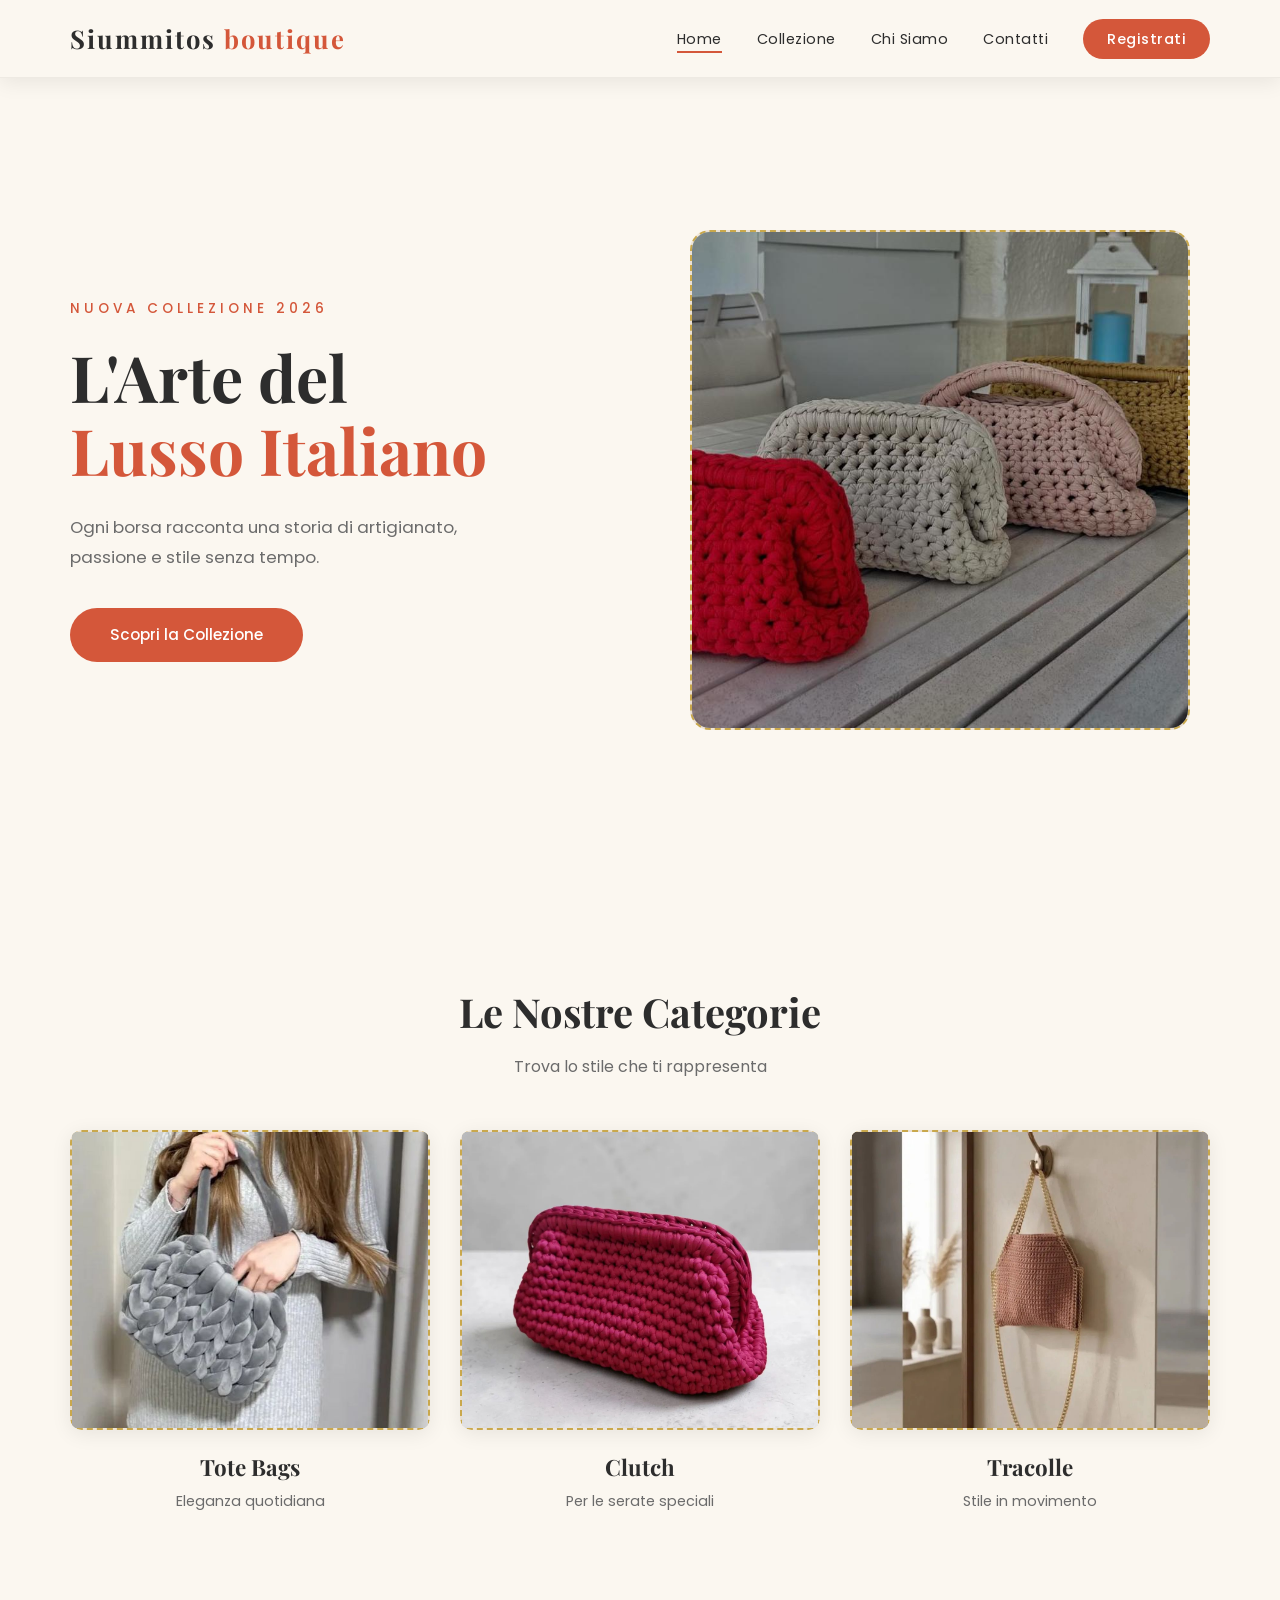
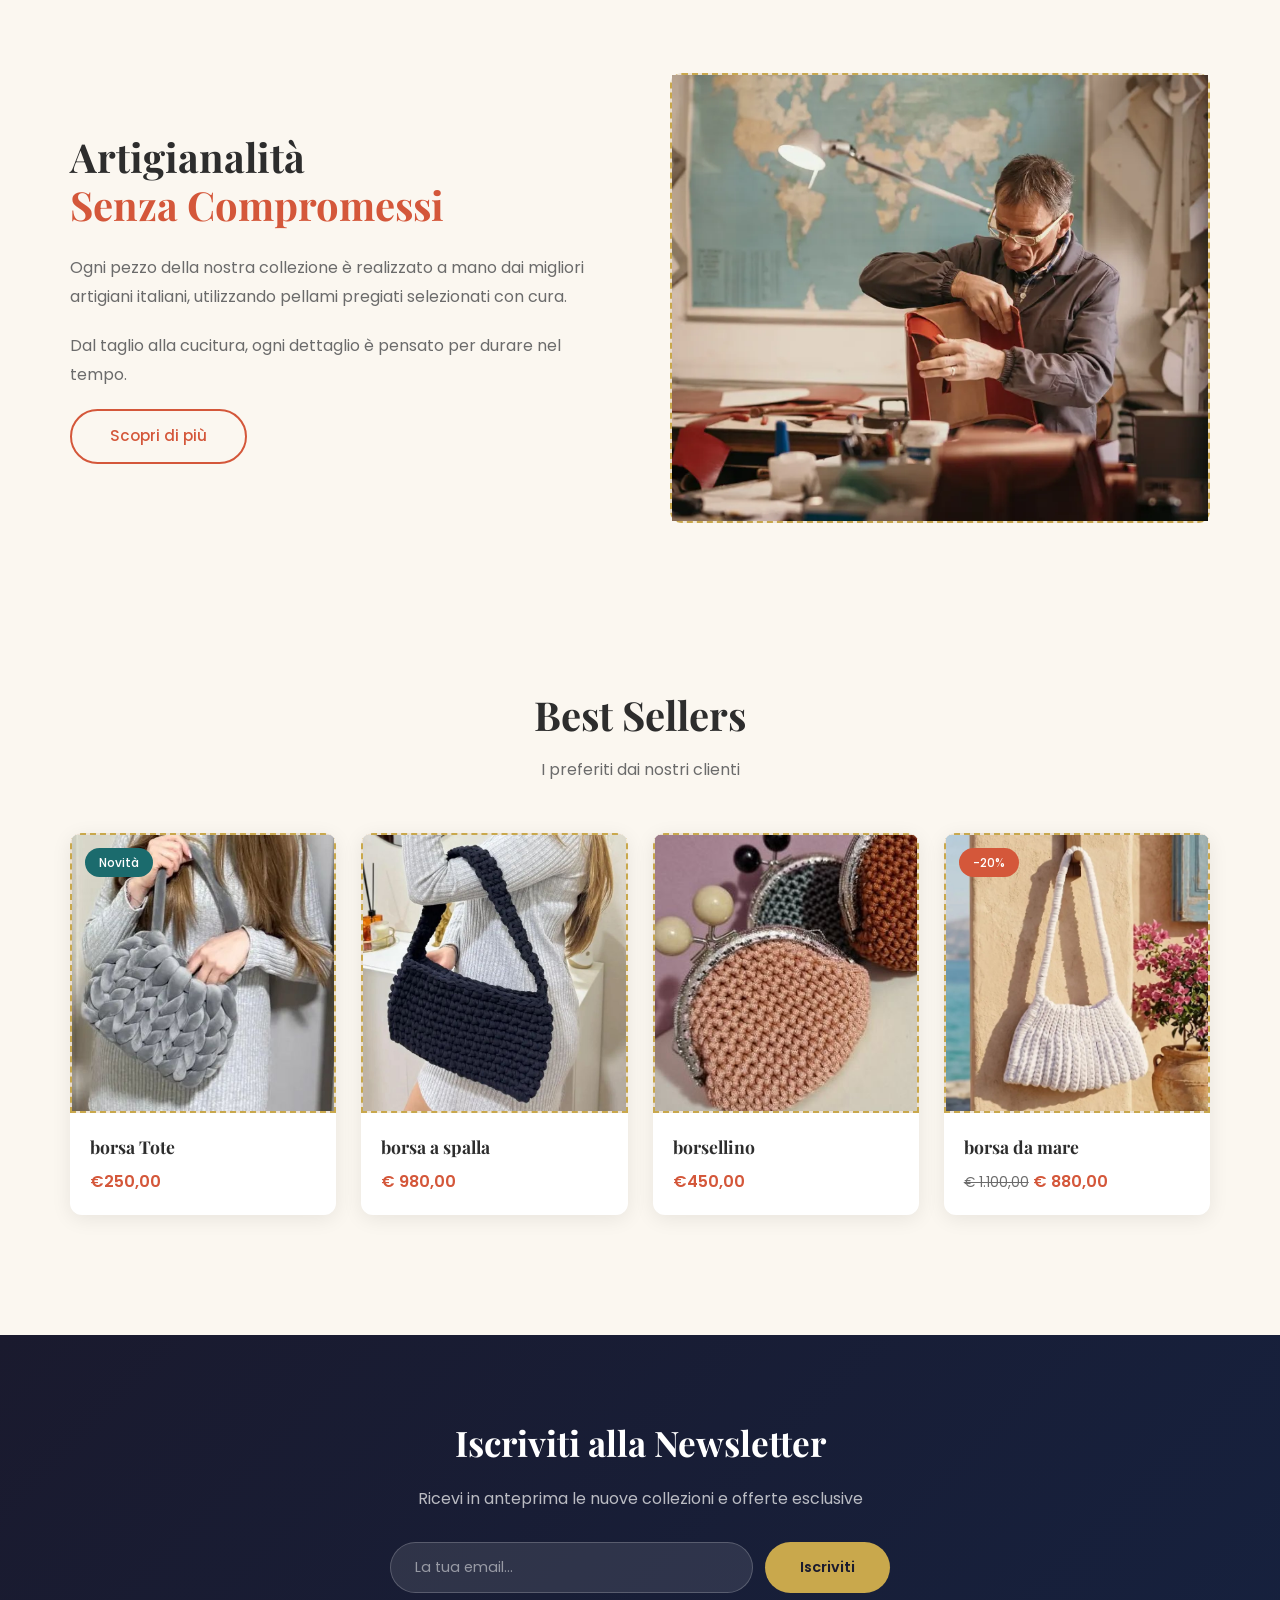
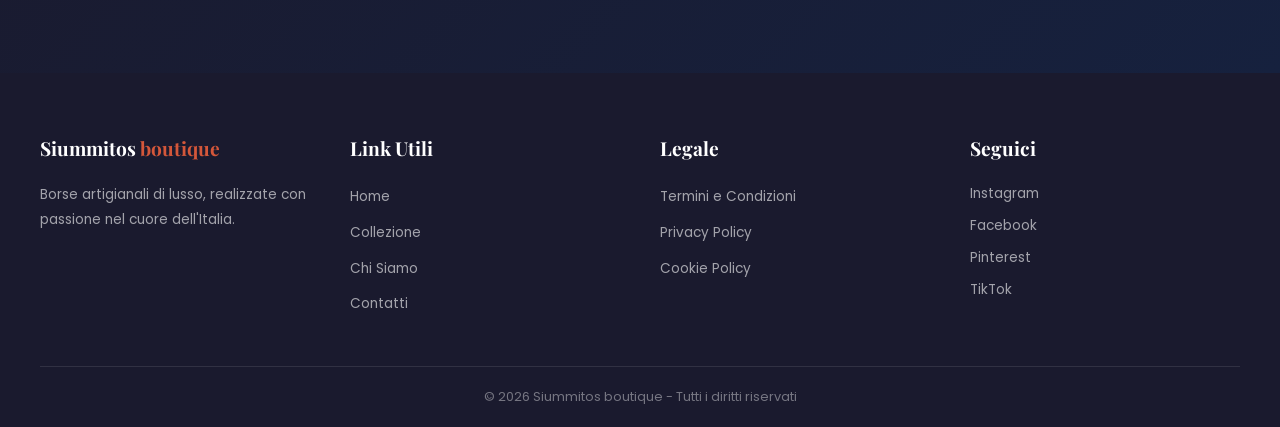
==== commit 73a8443a: "nuove modifiche apportate al sito" ====
--- a/index.html
+++ b/index.html
@@ -3,8 +3,8 @@
 <head>
     <meta charset="UTF-8">
     <meta name="viewport" content="width=device-width, initial-scale=1.0">
-    <title>MAISON ÉLITE - Borse di Lusso</title>
-    <meta name="description" content="MAISON ÉLITE - Borse artigianali di lusso made in Italy.">
+    <title>Siummitos boutique - Borse di Lusso</title>
+    <meta name="description" content="Siummitos boutique - Borse artigianali di lusso made in Italy.">
     <link rel="stylesheet" href="css/base.css">
     <link rel="stylesheet" href="css/navbar.css">
     <link rel="stylesheet" href="css/sections.css">
@@ -18,7 +18,7 @@
     <!-- Navbar -->
     <nav class="navbar">
         <div class="nav-container">
-            <a href="index.html" class="logo">MAISON <span>ÉLITE</span></a>
+            <a href="index.html" class="logo">Siummitos <span>boutique</span></a>
             <input type="checkbox" id="menu-toggle" class="menu-toggle">
             <label for="menu-toggle" class="hamburger">
                 <span></span>
@@ -46,7 +46,7 @@
         <div class="hero-image">
             <div class="hero-placeholder">
                 <p>
-                <img src="img/WhatsApp Image 2026-05-20 at 10.29.09.jpeg" alt="Hero Image"></p>
+                <img src="img/WhatsApp Image 2026-05-20 at 11.31.01.jpeg" alt="Hero Image"></p>
             </div>
         </div>
     </section>
@@ -155,7 +155,7 @@
     <footer class="footer">
         <div class="footer-container">
             <div class="footer-col">
-                <h4>MAISON <span>ÉLITE</span></h4>
+                <h4>Siummitos <span>boutique</span></h4>
                 <p>Borse artigianali di lusso, realizzate con passione nel cuore dell'Italia.</p>
             </div>
             <div class="footer-col">
@@ -186,7 +186,7 @@
             </div>
         </div>
         <div class="footer-bottom">
-            <p>&copy; 2026 MAISON ÉLITE - Tutti i diritti riservati</p>
+            <p>&copy; 2026 Siummitos boutique - Tutti i diritti riservati</p>
         </div>
     </footer>
 
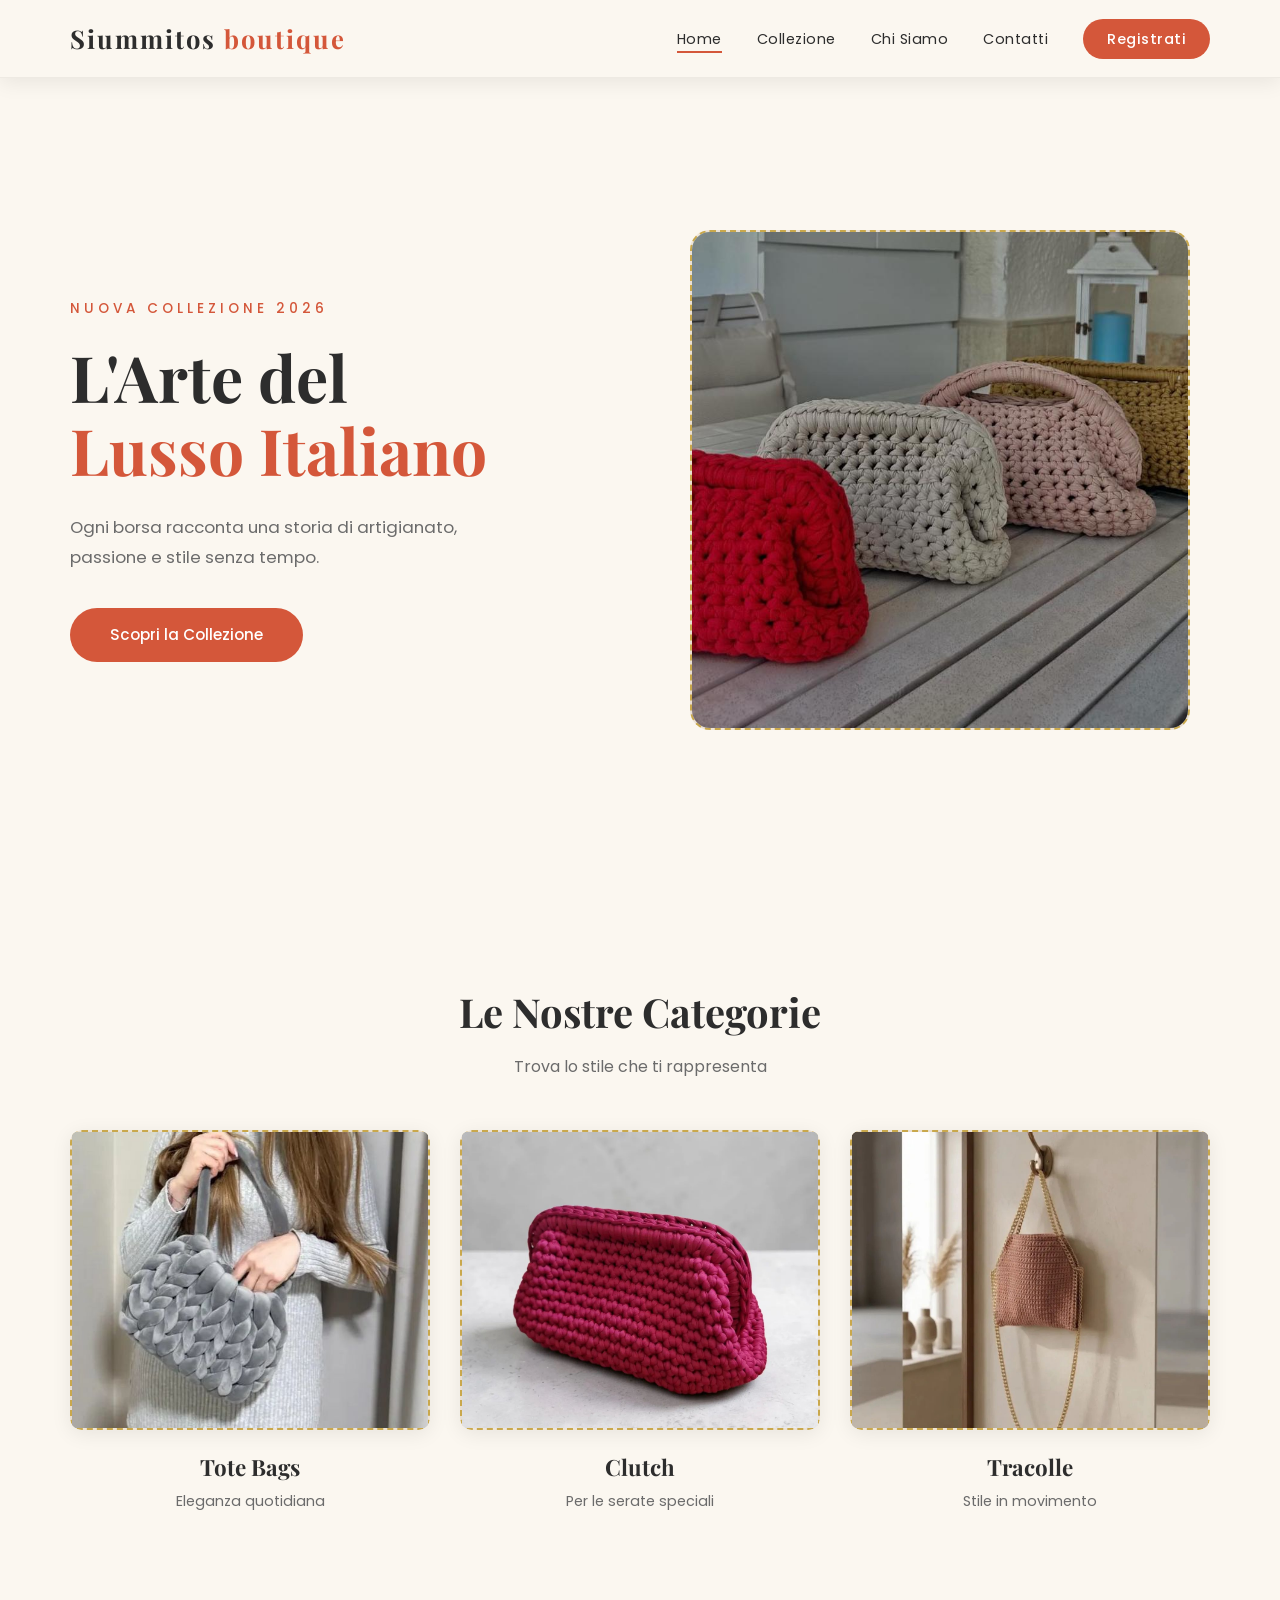
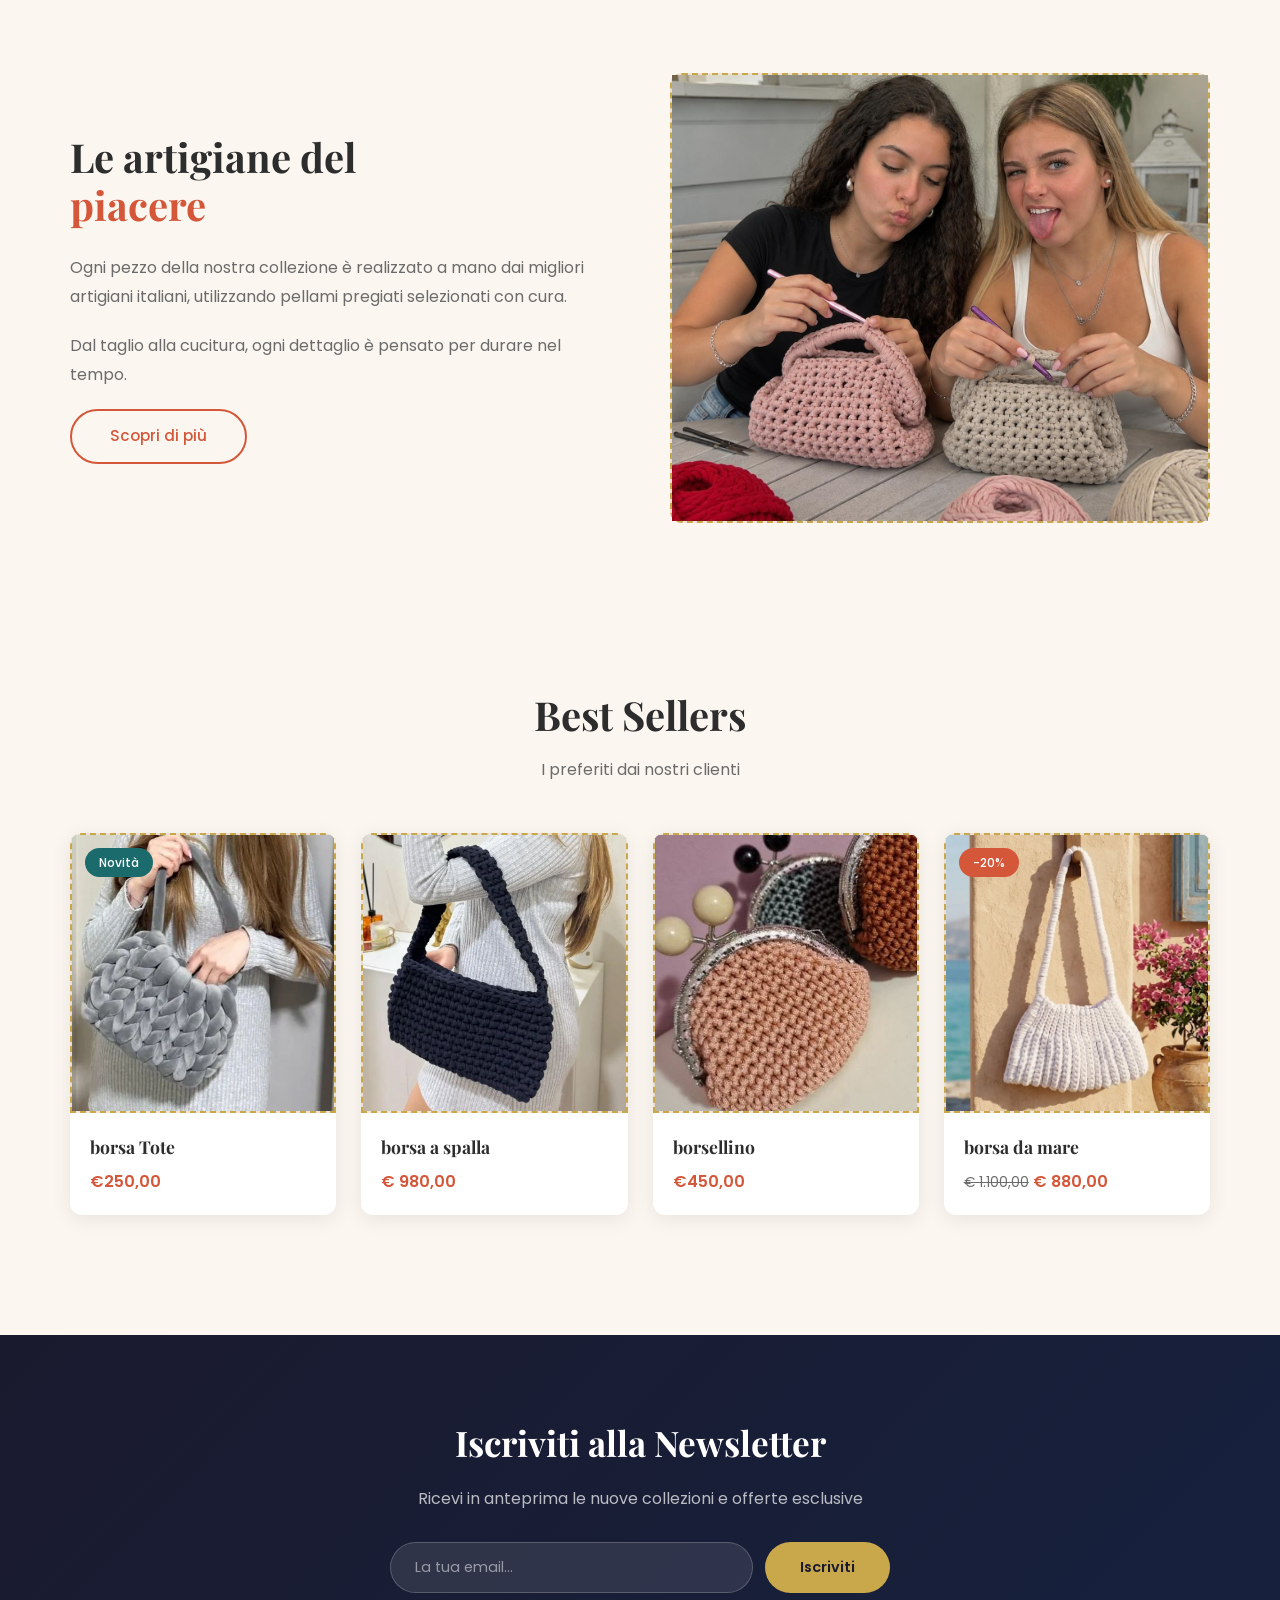
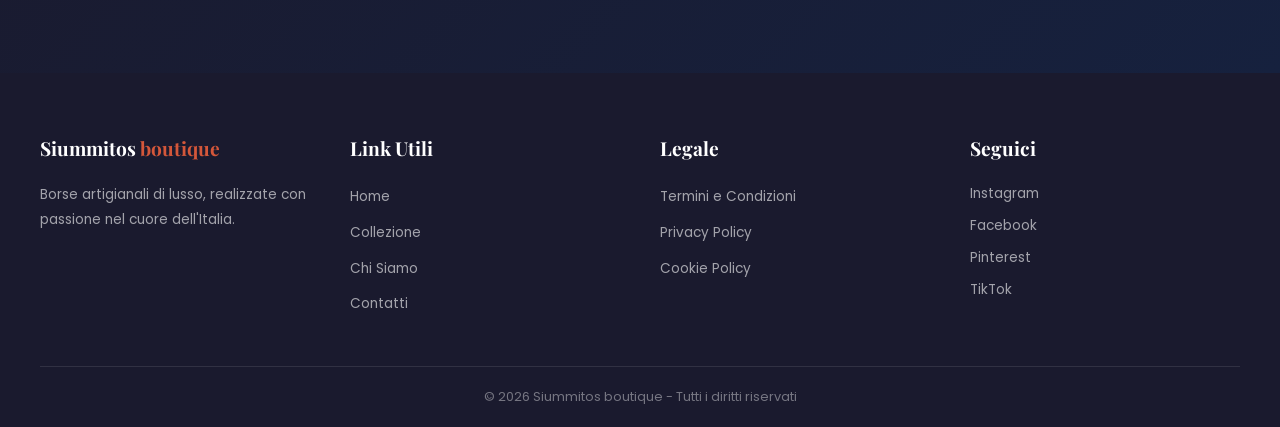
==== commit 196ac9f7: "modifiche sulle foto" ====
--- a/index.html
+++ b/index.html
@@ -83,13 +83,13 @@
     <!-- In Evidenza -->
     <section class="featured">
         <div class="featured-text fade-in">
-            <h2>Artigianalità <br><span>Senza Compromessi</span></h2>
+            <h2>Le artigiane del <br><span>piacere</span></h2>
             <p>Ogni pezzo della nostra collezione è realizzato a mano dai migliori artigiani italiani, utilizzando pellami pregiati selezionati con cura.</p>
             <p>Dal taglio alla cucitura, ogni dettaglio è pensato per durare nel tempo.</p>
             <a href="pages/chi-siamo.html" class="btn-secondary">Scopri di più</a>
         </div>
         <div class="featured-image">
-            <div class="img-placeholder large"><p><img src="img/Mauro-poiatti-artigianato-pelletteria-borse-in-pelle.webp" alt=""></p></div>
+            <div class="img-placeholder large"><p><img src="img/WhatsApp Image 2026-05-20 at 11.38.13.jpeg" alt=""></p></div>
         </div>
     </section>
 
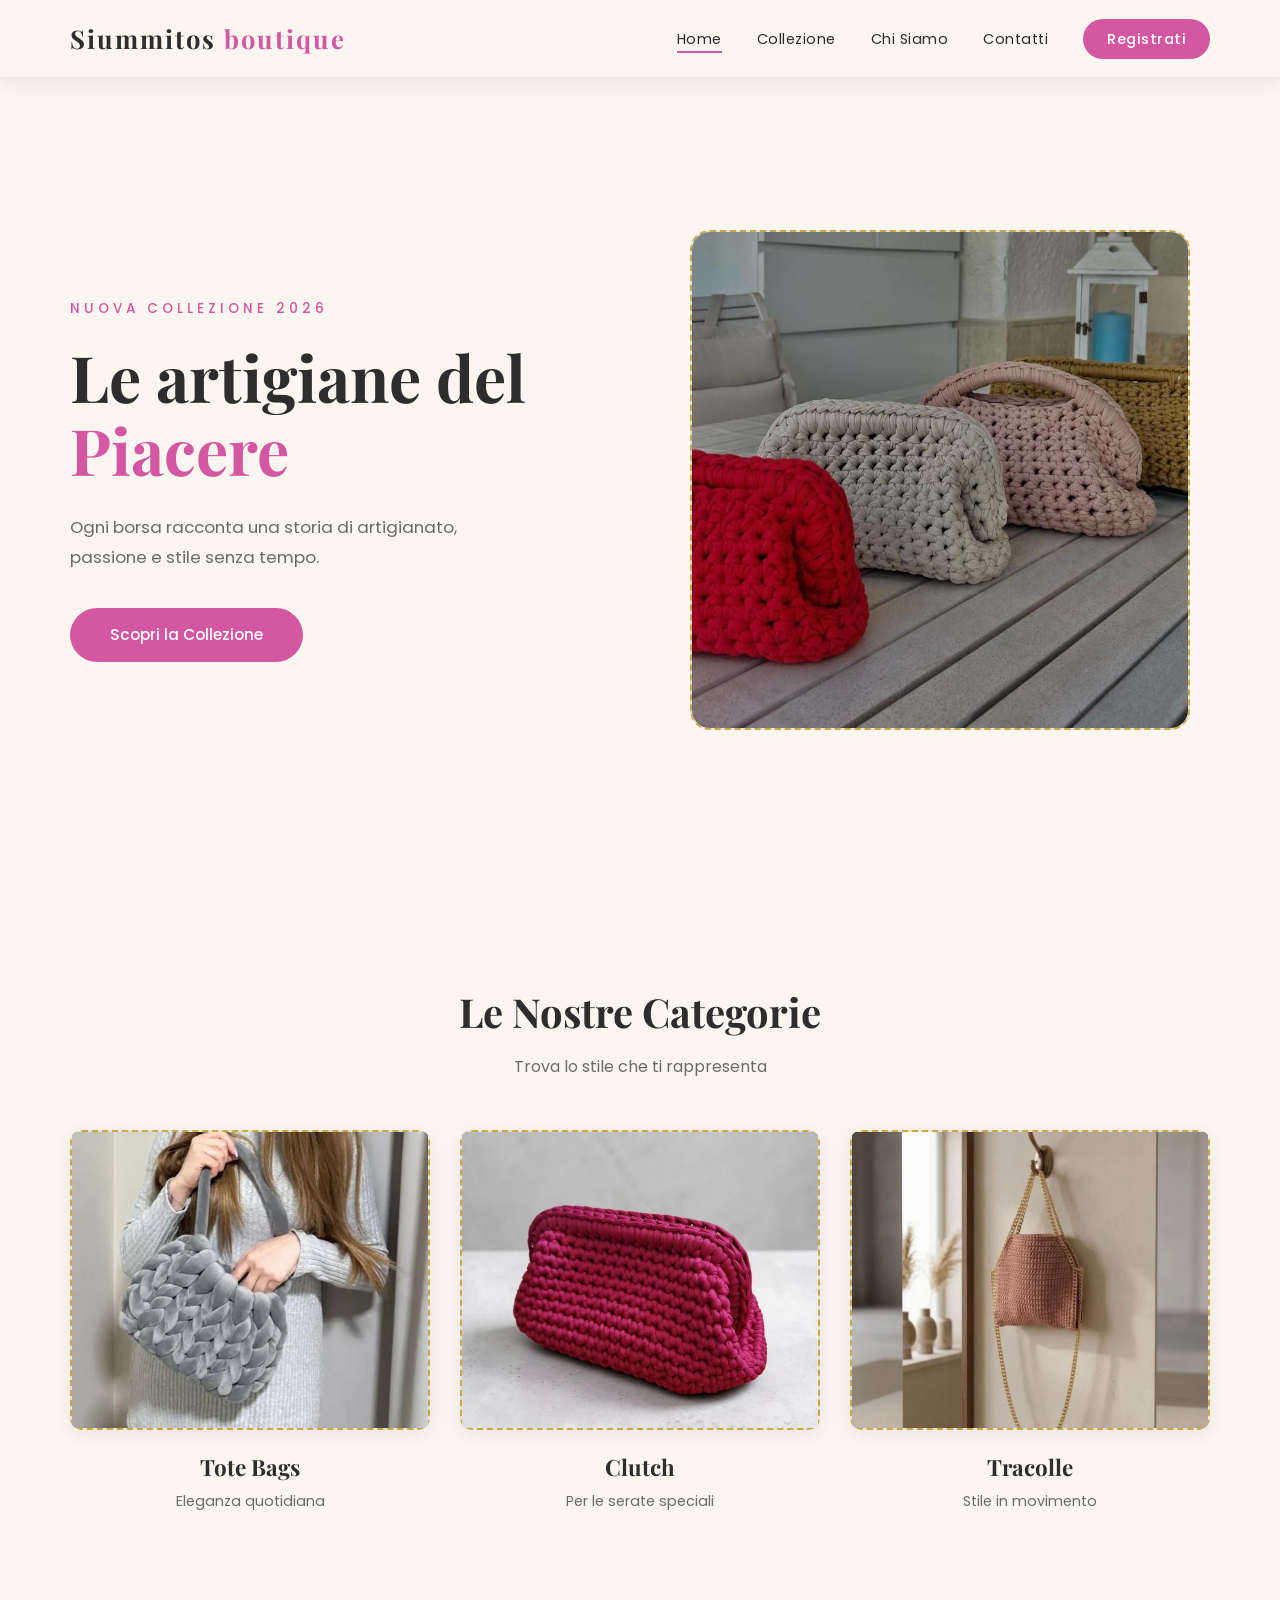
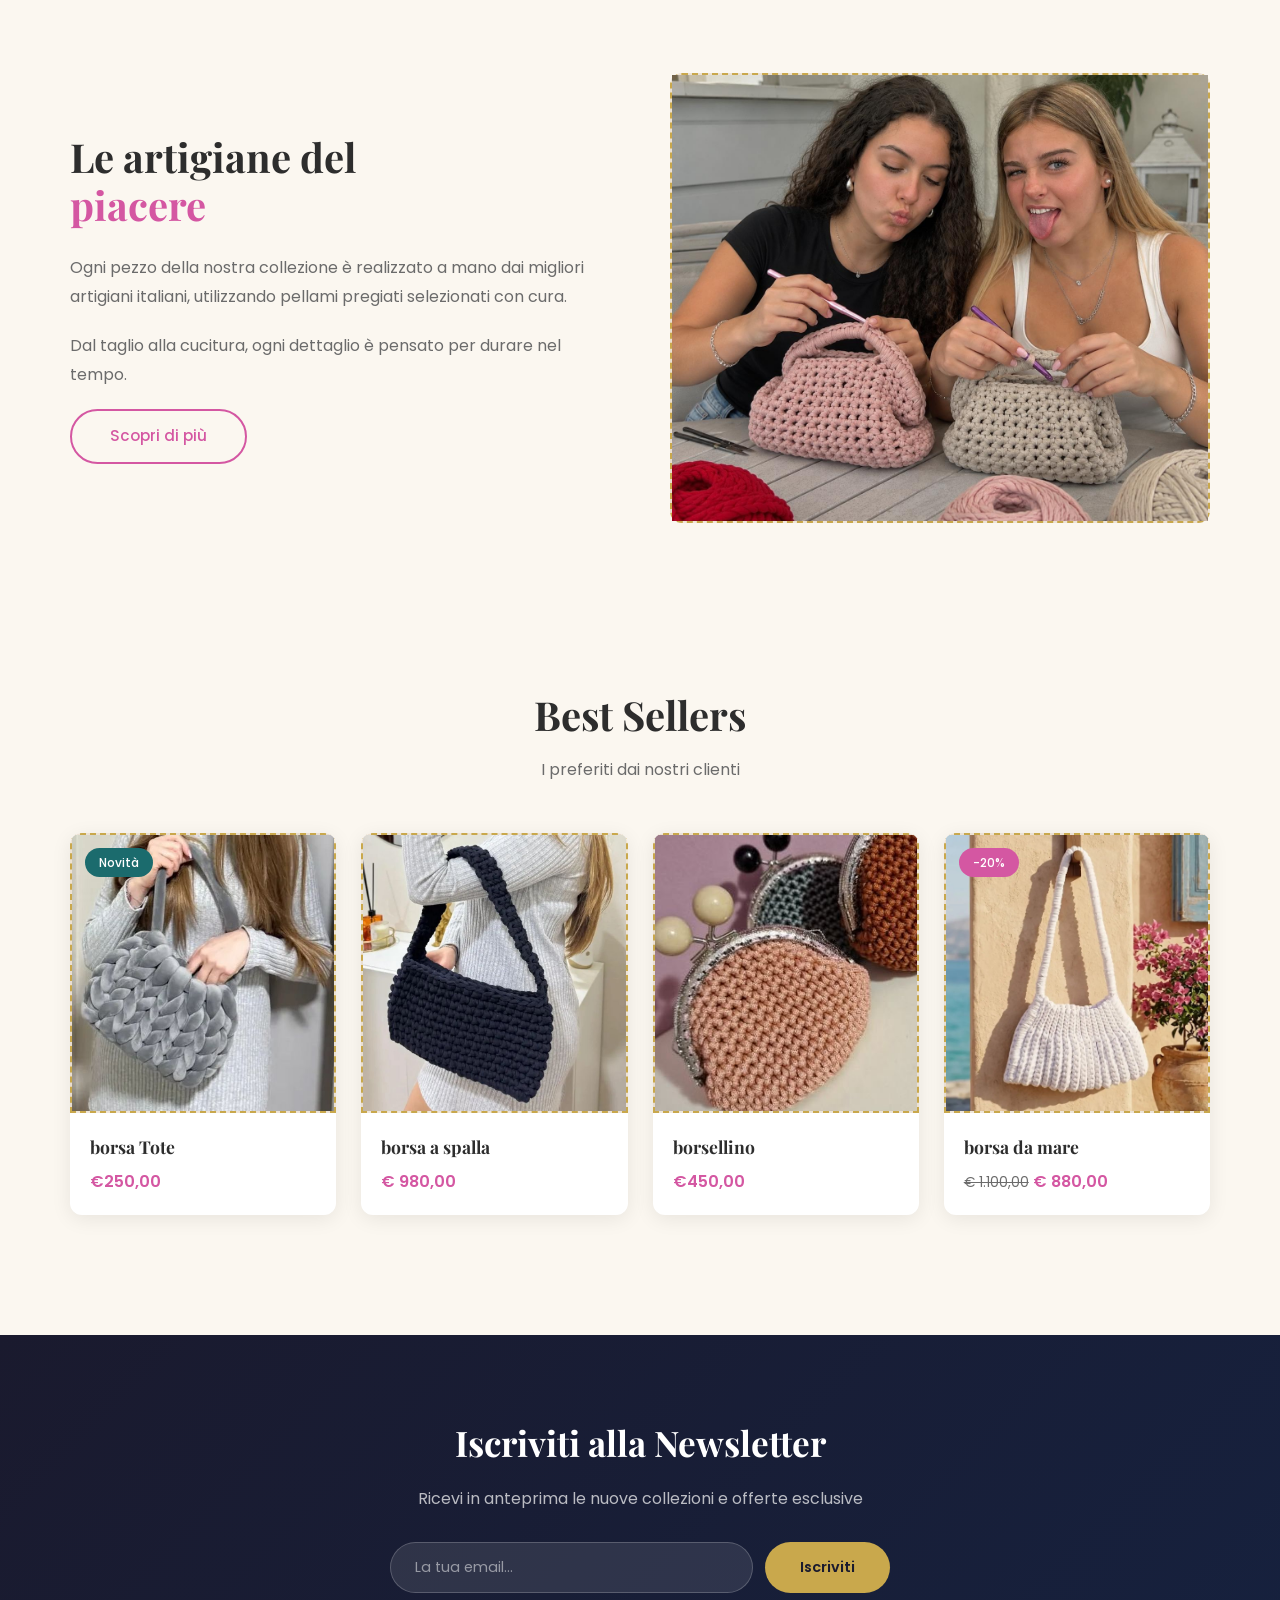
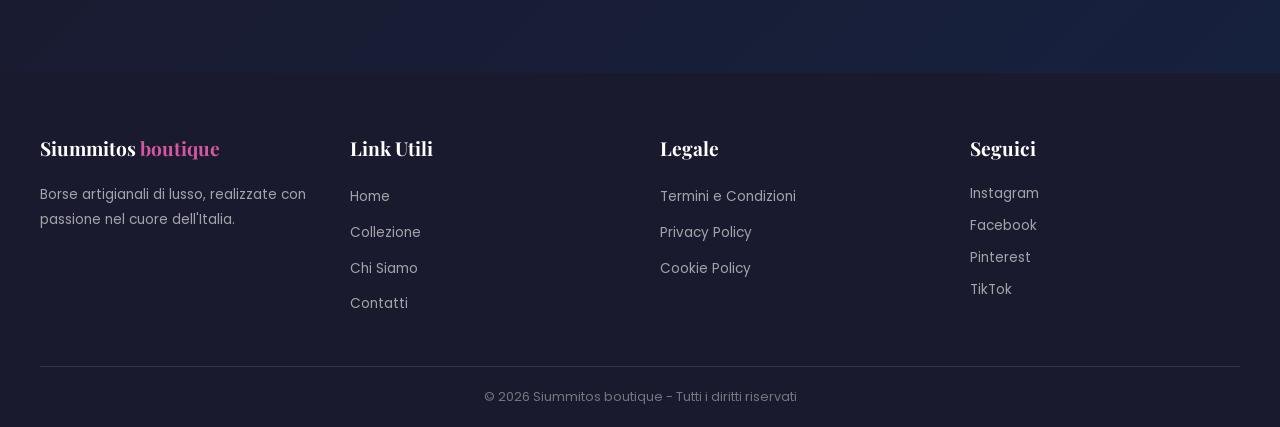
==== commit ad5088b1: "cambio titolo" ====
--- a/index.html
+++ b/index.html
@@ -39,7 +39,7 @@
     <section class="hero">
         <div class="hero-content">
             <p class="hero-subtitle">Nuova Collezione 2026</p>
-            <h1 class="hero-title">L'Arte del <br><span>Lusso Italiano</span></h1>
+            <h1 class="hero-title">Le artigiane del <br><span>Piacere</span></h1>
             <p class="hero-desc">Ogni borsa racconta una storia di artigianato, passione e stile senza tempo.</p>
             <a href="pages/collezione.html" class="btn-primary">Scopri la Collezione</a>
         </div>
--- a/css/base.css
+++ b/css/base.css
@@ -6,8 +6,8 @@
 }
 
 :root {
-    --primary: #D4573A;
-    --primary-light: #F28A6E;
+    --primary: #D457A2;
+    --primary-light: #F28ACF;
     --secondary: #1B6B6D;
     --accent: #C9A84C;
     --accent-light: #E6C96E;
